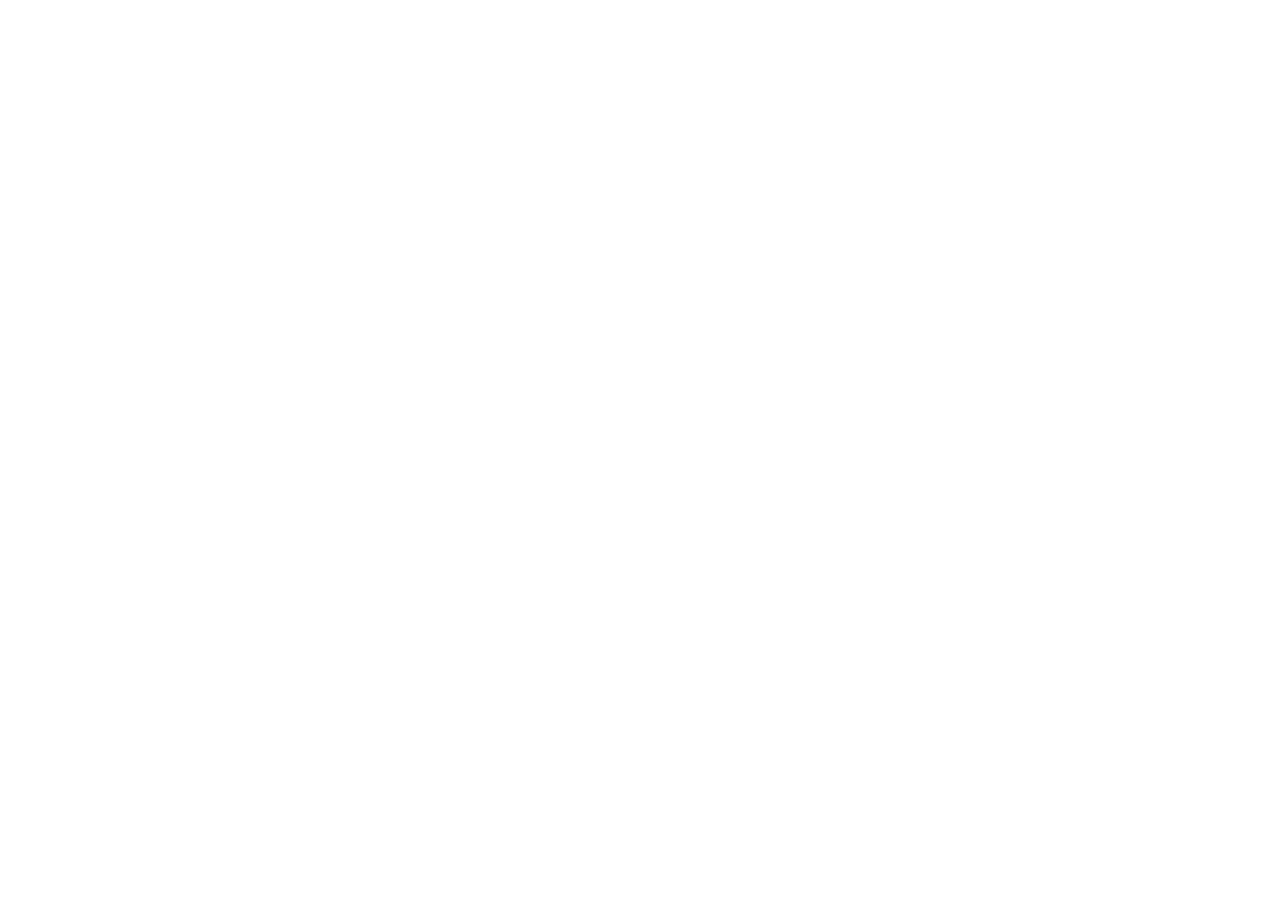
==== index.html @ 836a0f78 "Initial commit" ====
<!DOCTYPE html>
<html lang="en">
<head>
  <meta charset="UTF-8">
  <meta name="viewport" content="width=device-width, initial-scale=1.0">
  <title>Vet clinic</title>
  <link rel="stylesheet" href="css/normalize.css">
  <link rel="stylesheet" href="css/styles.css">
</head>
<body>

</body>
</html>
---- css/styles.css ----
@font-face {
  font-family: "Futura PT";
  src: url("FuturaPT-Medium.woff2") format("woff2"),
      url("FuturaPT-Medium.woff") format("woff");
  font-weight: 500;
  font-style: normal;
  font-display: swap;
}

@font-face {
  font-family: "Futura PT";
  src: url("FuturaPT-Bold.woff2") format("woff2"),
      url("FuturaPT-Bold.woff") format("woff");
  font-weight: bold;
  font-style: normal;
  font-display: swap;
}

@font-face {
  font-family: "Futura PT Cond Book";
  src: url("FuturaPTCond-Book.woff2") format("woff2"),
      url("FuturaPTCond-Book.woff") format("woff");
  font-weight: normal;
  font-style: normal;
  font-display: swap;
}

@font-face {
  font-family: "Futura PT Cond";
  src: url("FuturaPTCond-Bold.woff2") format("woff2"),
      url("FuturaPTCond-Bold.woff") format("woff");
  font-weight: bold;
  font-style: normal;
  font-display: swap;
}

@font-face {
  font-family: "Futura PT Cond";
  src: url("FuturaPTCond-Medium.woff2") format("woff2"),
      url("FuturaPTCond-Medium.woff") format("woff");
  font-weight: 500;
  font-style: normal;
  font-display: swap;
}

@font-face {
  font-family: "Futura PT Book";
  src: url("FuturaPT-Book.woff2") format("woff2"),
      url("FuturaPT-Book.woff") format("woff");
  font-weight: normal;
  font-style: normal;
  font-display: swap;
}

html {
  box-sizing: border-box;
  scroll-behavior: smooth;
}

*,
*::before,
*::after {
  box-sizing: inherit;
}
body {
  padding: 0;
  margin: 0;
  font-family: "Futura PT", "Arial", sans-serif;
  font-size: 16px;
  line-height: 1.5;
  background-color: #fff;
  color: #222;
}

img {
  max-width: 100%;
  height: auto;
}

.visually-hidden {
  position: absolute;
  width: 1px;
  height: 1px;
  margin: -1px;
  border: 0;
  padding: 0;
  clip: rect(0 0 0 0);
  overflow: hidden;
}

.container {
  max-width: 1140px;
  margin-right: auto;
  margin-left: auto;
}
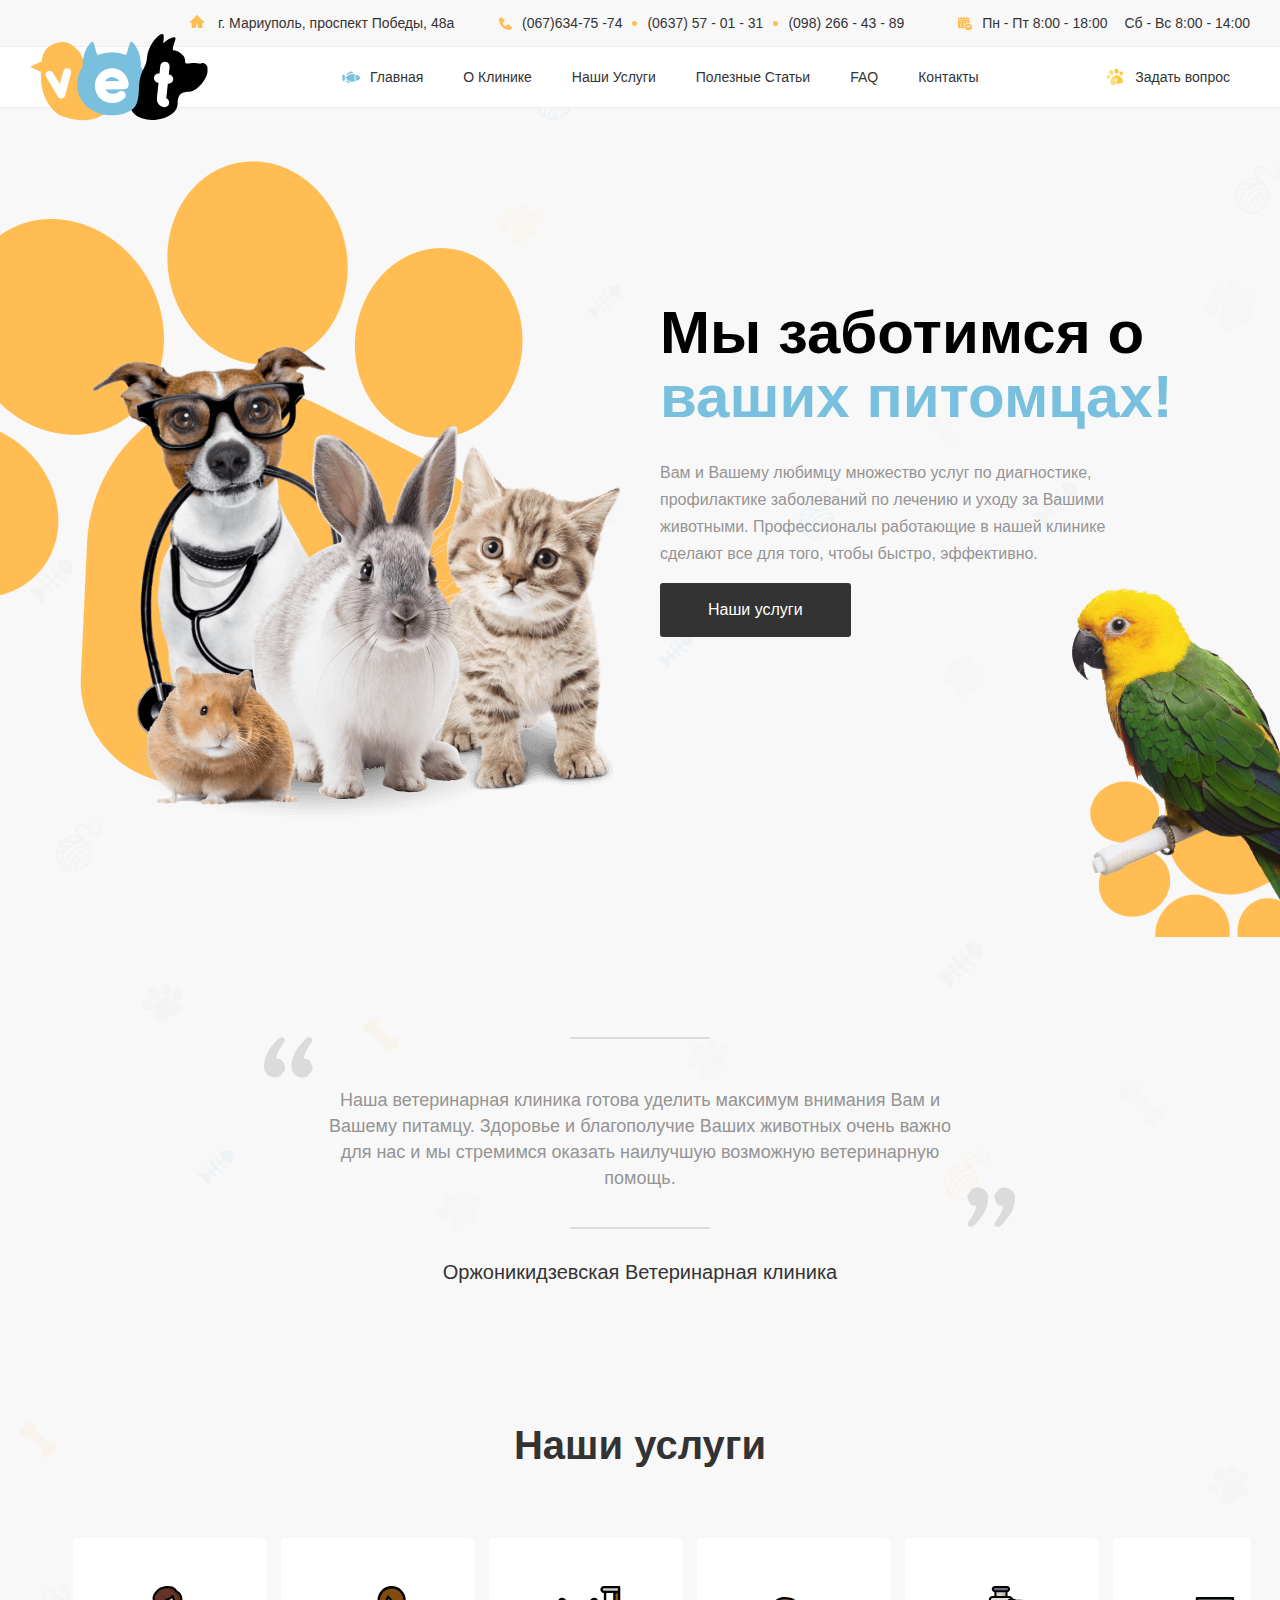
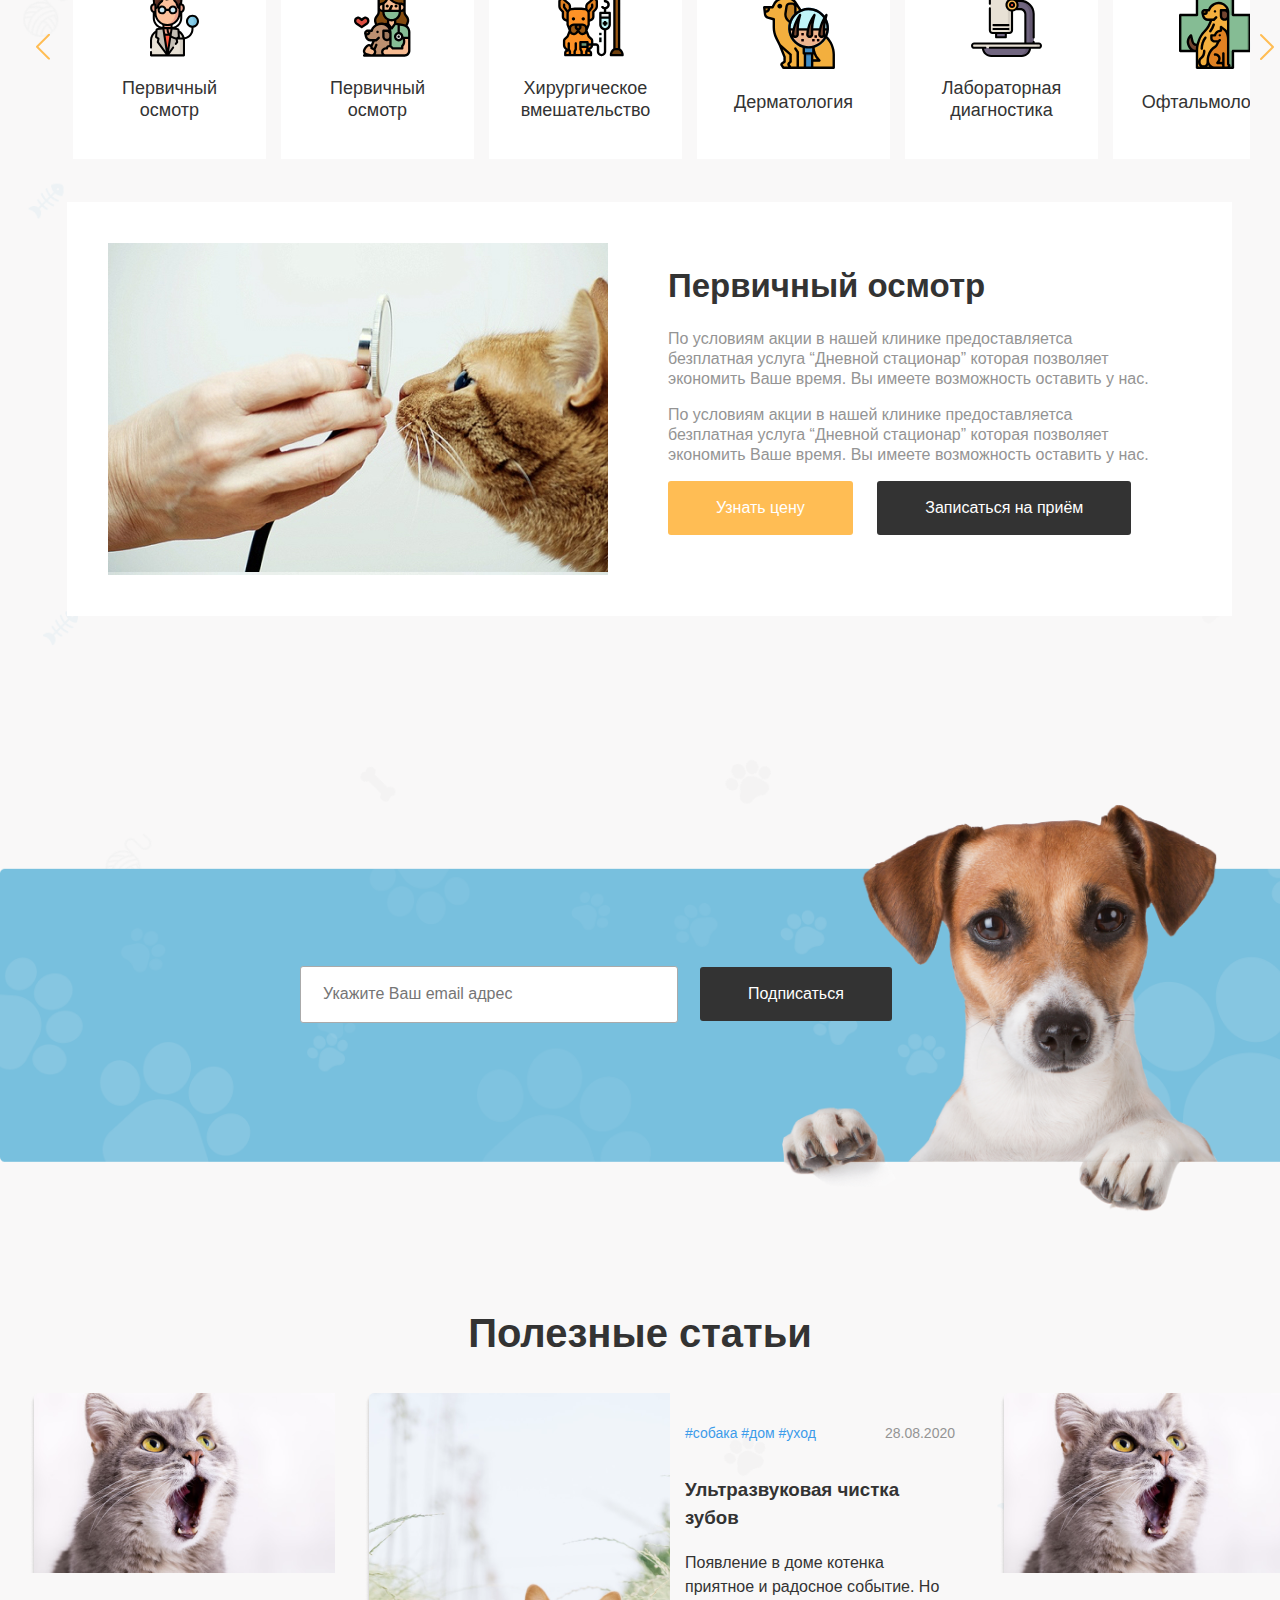
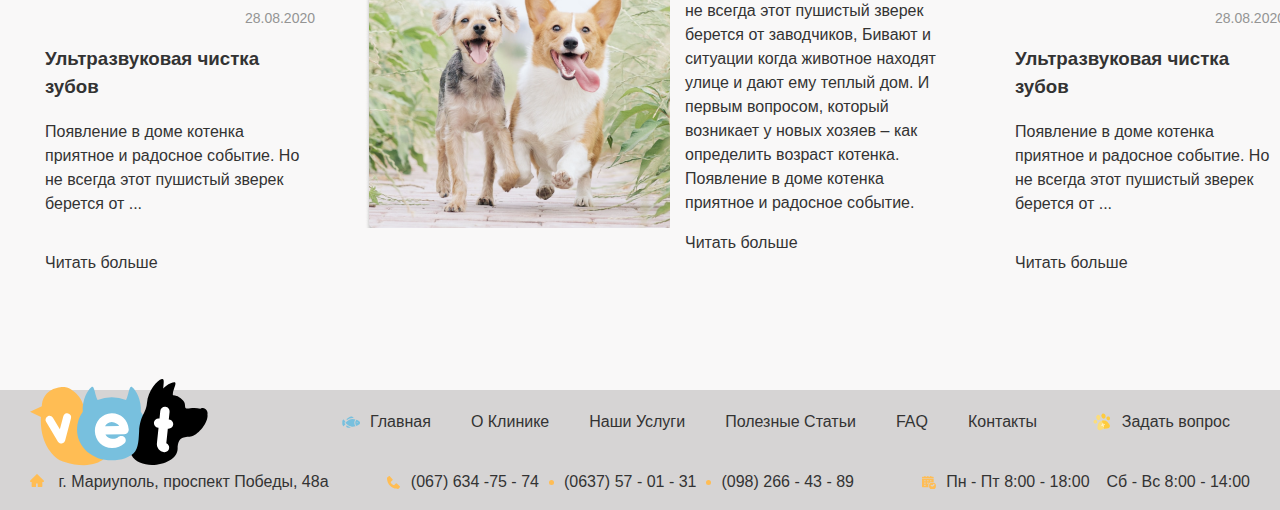
==== commit 00178db8: "Add footer section" ====
--- a/index.html
+++ b/index.html
@@ -8,6 +8,297 @@
   <link rel="stylesheet" href="css/styles.css">
 </head>
 <body>
+  <header>
+    <div class="header-top">
+      <div class="container">
+        <div class="header-top-wrapper">
+          <address class="main-adress">
+            г. Мариуполь, проспект Победы, 48а
+          </address>
+          <ul class="tel-list">
+            <li>
+              <a href="tel:+998901234567">(067)634-75 -74</a>
+            </li>
+            <li>
+              <a href="tel:+998901234567">(0637) 57 - 01 - 31</a>
+            </li>
+            <li>
+              <a href="tel:+998901234567">(098) 266 - 43 - 89</a>
+            </li>
+          </ul>
+
+          <ul class="scedule">
+            <li>
+              <p>Пн - Пт 8:00 - 18:00</p>
+            </li>
+            <li>
+              <p>Сб - Вс 8:00 - 14:00</p>
+            </li>
+          </ul>
+        </div>
+      </div>
+    </div>
+
+
+
+
+    <nav class="sitenav">
+      <div class="container">
+        <div class="sitenav-wrapper">
+          <img class="logo" src="img/logo.svg" alt="logo" width="178" height="86">
+
+          <ul class="navlist">
+            <li class="active-nav">
+              <a href="index.html">Главная</a>
+            </li>
+            <li>
+              <a href="about.html">О Клинике</a>
+            </li>
+            <li>
+              <a href="services.html">Наши Услуги</a>
+            </li>
+            <li>
+              <a href="article.html">Полезные Статьи</a>
+            </li>
+            <li>
+              <a href="faq.html">FAQ</a>
+            </li>
+            <li>
+              <a href="contacts.html">Контакты</a>
+            </li>
+          </ul>
+
+          <a class="question" href="#">Задать вопрос</a>
+        </div>
+      </div>
+    </nav>
+
+  </header>
+  <main>
+    <div class="hero">
+      <div class="container">
+        <div class="hero-content">
+          <h1>Мы заботимся о <span>ваших питомцах!</span></h1>
+          <p>Вам и Вашему любимцу множество услуг по диагностике, профилактике заболеваний по лечению и уходу за Вашими животными. Профессионалы работающие в нашей клинике сделают все для того, чтобы быстро, эффективно.</p>
+          <a class="btn" href="#">Наши услуги</a>
+        </div>
+      </div>
+    </div>
+
+    <section class="quote-section">
+      <div class="container">
+        <h2 class="visually-hidden">Quote</h2>
+        <hr class="divider">
+        <blockquote class="quote">Наша ветеринарная клиника готова уделить максимум внимания Вам и Вашему питамцу. Здоровье и благополучие Ваших животных очень важно для нас и мы стремимся оказать наилучшую возможную ветеринарную помощь.</blockquote>
+        <hr class="divider divider-second">
+        <p>Оржоникидзевская Ветеринарная клиника</p>
+      </div>
+    </section>
+
+    <section class="services-section">
+      <div class="container">
+        <h2>Наши услуги</h2>
+        <div class="slider-wrapper">
+          <ul class="slider-list">
+            <li>
+              <a href="#">
+                <p>Первичный осмотр</p>
+              </a>
+            </li>
+            <li>
+              <a href="#">
+                <p>Первичный осмотр</p>
+              </a>
+            </li>
+            <li>
+              <a href="#">
+                <p>Хирургическое вмешательство</p>
+              </a>
+            </li>
+            <li>
+              <a href="#">
+                <p>Дерматология</p>
+              </a>
+            </li>
+            <li>
+              <a href="#">
+                <p>Лабораторная диагностика</p>
+              </a>
+            </li>
+            <li>
+              <a href="#">
+                <p>Офтальмология</p>
+              </a>
+            </li>
+            <li>
+              <a href="#">
+                <p>УЗИ диагностика </p>
+              </a>
+            </li>
+            <li>
+              <a href="#">
+                <p>Чипирование</p>
+              </a>
+            </li>
+            <li>
+              <a href="#">
+                <p>Международные паспорта</p>
+              </a>
+            </li>
+            <li>
+              <a href="#">
+                <p>Вакцинация</p>
+              </a>
+            </li>
+            <li>
+              <a href="#">
+                <p>Стоматология</p>
+              </a>
+            </li>
+            <li>
+              <a href="#">
+                <p>Вызов на дом</p>
+              </a>
+            </li>
+          </ul>
+
+          <button class="left" type="button">
+            <img src="img/arrow.svg" alt="arrow">
+          </button>
+
+          <button class="right" type="button">
+            <img src="img/arrow-1.svg" alt="arrow">
+          </button>
+
+        </div>
+
+
+        <div class="services-bottom">
+          <div class="services-bottom-content">
+            <div class="services-bottom-inner">
+              <h3>Первичный осмотр</h3>
+              <p>По условиям акции в нашей клинике предоставляетса безплатная услуга “Дневной стационар” которая позволяет экономить Ваше время. Вы имеете возможность оставить у нас.</p>
+              <p>По условиям акции в нашей клинике предоставляетса безплатная услуга “Дневной стационар” которая позволяет экономить Ваше время. Вы имеете возможность оставить у нас.</p>
+              <div class="services-btns">
+                <a href="#" class="btn btn-light">Узнать цену</a>
+                <a href="#" class="btn">Записаться на приём</a>
+              </div>
+            </div>
+          </div>
+
+        </div>
+      </div>
+    </section>
+
+    <section class="be-aware">
+      <div class="container">
+        <div class="sign-in-form">
+          <h2 class="visually-hidden">Sign in</h2>
+          <input placeholder="Укажите Ваш email адрес " name="email" type="email">
+          <a class="btn" href="#">Подписаться</a>
+        </div>
+      </div>
+    </section>
+
+    <article>
+      <div class="container">
+        <h2>Полезные статьи </h2>
+        <ol class="articles">
+          <li>
+            <div class="article-li-wrapper">
+              <p class="date">28.08.2020</p>
+              <h3>Ультразвуковая чистка зубов</h3>
+              <p>Появление в доме котенка приятное и радосное событие. Но не всегда этот пушистый зверек берется от ...</p>
+              <a href="#">Читать больше</a>
+            </div>
+          </li>
+
+          <li>
+            <div class="article-li-wrapper">
+              <div class="articles-nav">
+                <p class="hashtags">#собака #дом #уход</p>
+                <p class="date">28.08.2020</p>
+              </div>
+              <h3>Ультразвуковая чистка зубов</h3>
+              <p>Появление в доме котенка приятное и радосное событие. Но не всегда этот пушистый зверек берется от заводчиков, Бивают и ситуации когда животное находят улице и дают ему теплый дом. И первым вопросом, который возникает у новых хозяев – как определить возраст котенка. Появление в доме котенка приятное и радосное событие. </p>
+              <a href="#">Читать больше</a>
+            </div>
+          </li>
+
+          <li>
+            <div class="article-li-wrapper">
+              <p class="date">28.08.2020</p>
+              <h3>Ультразвуковая чистка зубов</h3>
+              <p>Появление в доме котенка приятное и радосное событие. Но не всегда этот пушистый зверек берется от ...</p>
+              <a href="#">Читать больше</a>
+            </div>
+          </li>
+
+        </ol>
+      </div>
+    </article>
+
+  </main>
+
+  <footer>
+        <div class="container">
+          <div class="sitenav-wrapper">
+            <img class="logo" src="img/logo.svg" alt="logo" width="178" height="86">
+
+            <ul class="navlist">
+              <li class="active-nav">
+                <a href="index.html">Главная</a>
+              </li>
+              <li>
+                <a href="about.html">О Клинике</a>
+              </li>
+              <li>
+                <a href="services.html">Наши Услуги</a>
+              </li>
+              <li>
+                <a href="article.html">Полезные Статьи</a>
+              </li>
+              <li>
+                <a href="faq.html">FAQ</a>
+              </li>
+              <li>
+                <a href="contacts.html">Контакты</a>
+              </li>
+            </ul>
+
+            <a class="question" href="#">Задать вопрос</a>
+          </div>
+          <div class="footer-top-wrapper">
+            <address class="main-adress">
+              г. Мариуполь, проспект Победы, 48а
+            </address>
+            <ul class="tel-list">
+              <li>
+                <a href="tel:+998901234567">(067) 634 -75 - 74</a>
+              </li>
+              <li>
+                <a href="tel:+998901234567">(0637) 57 - 01 - 31</a>
+              </li>
+              <li>
+                <a href="tel:(098) 266 - 43 - 89">(098) 266 - 43 - 89</a>
+              </li>
+            </ul>
+
+            <ul class="scedule">
+              <li>
+                <p>Пн - Пт 8:00 - 18:00</p>
+              </li>
+              <li>
+                <p>Сб - Вс 8:00 - 14:00</p>
+              </li>
+            </ul>
+          </div>
+        </div>
+
+
+
+
+  </footer>
 
 </body>
 </html>--- a/css/styles.css
+++ b/css/styles.css
@@ -1,60 +1,43 @@
 @font-face {
-  font-family: "Futura PT";
-  src: url("FuturaPT-Medium.woff2") format("woff2"),
-      url("FuturaPT-Medium.woff") format("woff");
+  font-family: 'Futura PT Book';
+  src: url('fonts/FuturaPT-Book.woff2') format('woff2'),
+  url('fonts/FuturaPT-Book.woff') format('woff');
+  font-weight: normal;
+  font-style: normal;
+  font-display: swap;
+}
+
+@font-face {
+  font-family: 'Futura PT';
+  src: url('fonts/FuturaPT-Bold.woff2') format('woff2'),
+  url('fonts/FuturaPT-Bold.woff') format('woff');
+  font-weight: bold;
+  font-style: normal;
+  font-display: swap;
+}
+
+@font-face {
+  font-family: 'Futura PT';
+  src: url('fonts/FuturaPT-Light.woff2') format('woff2'),
+  url('fonts/FuturaPT-Light.woff') format('woff');
+  font-weight: 300;
+  font-style: normal;
+  font-display: swap;
+}
+
+@font-face {
+  font-family: 'Futura PT';
+  src: url('fonts/FuturaPT-Medium.woff2') format('woff2'),
+  url('fonts/FuturaPT-Medium.woff') format('woff');
   font-weight: 500;
   font-style: normal;
   font-display: swap;
 }
 
-@font-face {
-  font-family: "Futura PT";
-  src: url("FuturaPT-Bold.woff2") format("woff2"),
-      url("FuturaPT-Bold.woff") format("woff");
-  font-weight: bold;
-  font-style: normal;
-  font-display: swap;
-}
-
-@font-face {
-  font-family: "Futura PT Cond Book";
-  src: url("FuturaPTCond-Book.woff2") format("woff2"),
-      url("FuturaPTCond-Book.woff") format("woff");
-  font-weight: normal;
-  font-style: normal;
-  font-display: swap;
-}
-
-@font-face {
-  font-family: "Futura PT Cond";
-  src: url("FuturaPTCond-Bold.woff2") format("woff2"),
-      url("FuturaPTCond-Bold.woff") format("woff");
-  font-weight: bold;
-  font-style: normal;
-  font-display: swap;
-}
-
-@font-face {
-  font-family: "Futura PT Cond";
-  src: url("FuturaPTCond-Medium.woff2") format("woff2"),
-      url("FuturaPTCond-Medium.woff") format("woff");
-  font-weight: 500;
-  font-style: normal;
-  font-display: swap;
-}
-
-@font-face {
-  font-family: "Futura PT Book";
-  src: url("FuturaPT-Book.woff2") format("woff2"),
-      url("FuturaPT-Book.woff") format("woff");
-  font-weight: normal;
-  font-style: normal;
-  font-display: swap;
-}
-
 html {
   box-sizing: border-box;
   scroll-behavior: smooth;
+  height: 100%;
 }
 
 *,
@@ -68,8 +51,19 @@
   font-family: "Futura PT", "Arial", sans-serif;
   font-size: 16px;
   line-height: 1.5;
-  background-color: #fff;
-  color: #222;
+  font-weight: 500;
+  background-color: #f9f8f8;
+  color: #333;
+  height: 100%;
+  display: flex;
+  flex-direction: column;
+  background-image: url("../img/bg.png");
+  background-size: cover;
+  background-repeat: no-repeat;
+}
+
+main {
+  flex-grow: 1;
 }
 
 img {
@@ -89,7 +83,556 @@
 }
 
 .container {
-  max-width: 1140px;
+  max-width: 1350px;
+  padding: 0 30px;
   margin-right: auto;
   margin-left: auto;
 }
+
+.btn {
+  padding: 15px 48px;
+  display: inline-block;
+  vertical-align: baseline;
+  background: #333333;
+  border-radius: 3px;
+  color: #fff;
+  text-decoration: none;
+  border: none;
+}
+
+/* HEADER */
+.header-top {
+  background-color: #F9F8F8;
+  border-bottom: 1px solid #f0eded;
+}
+
+.header-top-wrapper {
+  display: flex;
+  align-items: center;
+  padding-left: 160px;
+  font-weight: 500;
+  font-size: 14px;
+  line-height: 18px;
+}
+
+.main-adress {
+  font-style: normal;
+}
+
+.tel-list, .scedule {
+  display: flex;
+  margin: 0;
+  padding: 0;
+  list-style-type: none;
+  align-items: center;
+}
+
+.tel-list {
+  margin-left: auto;
+  margin-right: auto;
+}
+
+.tel-list a {
+  color: #333;
+  text-decoration: none;
+  display: inline-block;
+  vertical-align: baseline;
+}
+
+.tel-list li {
+  margin-right: 10px;
+}
+
+.scedule li:nth-child(1) {
+  margin-right: 17px;
+}
+
+.main-adress::before, .scedule::before, .tel-list::before {
+  content: "";
+  display: inline-block;
+  width: 14px;
+  height: 13px;
+  margin-right: 10px;
+  background-position: center center;
+  background-repeat: no-repeat;
+}
+
+.main-adress::before {
+  background-image: url("../img/home.svg");
+}
+
+.scedule::before {
+  background-image: url("../img/schedule.svg");
+}
+
+.tel-list::before {
+  background-image: url("../img/phone.svg");
+}
+
+.tel-list li {
+  display: flex;
+  align-items: center;
+}
+
+.tel-list li:nth-child(2)::before, .tel-list li:nth-child(3)::before {
+  content: "";
+  display: inline-block;
+  width: 5px;
+  height: 5px;
+  margin-right: 10px;
+  background-color: #FFBD54;
+  border-radius: 50%;
+}
+
+.sitenav {
+  background-color: #fff;
+  font-weight: 500;
+  font-size: 14px;
+  line-height: 18px;
+  border-bottom: 1px solid #f0eded;
+}
+
+.sitenav-wrapper {
+  display: flex;
+  align-items: center;
+}
+
+.logo {
+  display: inline-block;
+  vertical-align: middle;
+  position: absolute;
+}
+
+.navlist {
+  padding: 0;
+  margin: 0;
+  margin-left: 150px;
+  padding-left: 140px;
+  display: flex;
+  align-items: center;
+  list-style-type: none;
+}
+
+.navlist li {
+  padding: 20px;
+  display: flex;
+  align-items: center;
+}
+
+.navlist a{
+  color: #333;
+  text-decoration: none;
+}
+
+.active-nav::before, .question::before {
+  content: "";
+  width: 20px;
+  height: 20px;
+  display: inline-block;
+  margin-right: 10px;
+
+}
+
+.active-nav::before {
+  background-image: url("../img/active.svg");
+}
+
+.question::before {
+  background-image: url("../img/pet-sm.svg");
+  background-size: cover;
+}
+
+.question {
+  margin-left: auto;
+  display: flex;
+  align-items: center;
+  text-decoration: none;
+  color: #333;
+  padding: 20px;
+}
+
+/* HERO */
+.hero {
+  background-image: url("../img/left-pet.png"), url("../img/pet-right.png");
+  background-repeat: no-repeat;
+  background-position: 0px -80px, 100% 480px;
+}
+
+.hero-content {
+  padding: 153px 0 300px 0;
+  margin-left: auto;
+  width: 590px;
+}
+
+.hero-content h1 {
+  font-weight: bold;
+  font-size: 60px;
+  line-height: 64px;
+  color: #000;
+  width: 590px;
+  margin-bottom: 30px;
+}
+
+.hero-content span {
+  color: #78C0DE;
+}
+
+.hero-content p {
+  font-size: 16px;
+  line-height: 27px;
+  color: #949494;
+  width: 480px;
+}
+
+/* QUOTE */
+
+.quote-section {
+  margin: 100px 0;
+}
+
+.divider {
+  border: none;
+  width: 140px;
+  background-color: #DBDBDB;
+  height: 2px;
+}
+
+.quote {
+  padding: 0;
+  margin: 0;
+  width: 753px;
+  margin-left: auto;
+  margin-right: auto;
+  font-size: 18px;
+  line-height: 26px;
+  text-align: center;
+  color: #949494;
+  display: flex;
+  padding: 40px 0 0 0;
+}
+
+.quote::before, .quote::after {
+  content: "";
+  width: 144px;
+  height: 90px;
+  display: inline-block;
+  background-repeat: no-repeat;
+  background-size: contain;
+}
+
+.quote::before {
+  background-image: url("../img/topper-quote.svg");
+  margin-top: -50px;
+}
+
+.quote::after {
+  background-image: url("../img/lower-quote.svg");
+  margin-top: 100px;
+}
+
+.divider-second {
+  margin-top: -50px;
+}
+
+.quote-section p {
+  font-size: 20px;
+  line-height: 26px;
+  text-align: center;
+  margin-top: 30px;
+}
+
+.services-section {
+  margin: 150px 0;
+}
+
+.services-section h2 {
+  text-align: center;
+  font-size: 40px;
+  line-height: 20px;
+  margin-bottom: 40px;
+}
+
+.slider-list {
+  list-style-type: none;
+  padding: 0;
+  margin: 0;
+  display: flex;
+  overflow: hidden;
+  padding: 43px;
+}
+
+.slider-list li a {
+  width: 193px;
+  flex-shrink: 0;
+  background-color:#fff;
+  border-radius: 5px 5px 0px 0px;
+}
+
+.slider-list li:not(:last-child) {
+  margin-right: 15px;
+}
+
+.slider-list a {
+  padding: 20px;
+  display: inline-block;
+  text-decoration: none;
+  color: #333;
+}
+
+.slider-list p {
+  font-size: 18px;
+  line-height: 22px;
+  width: 126px;
+  height: 145px;
+  text-align: center;
+  margin-left: auto;
+  margin-right: auto;
+  display: flex;
+  flex-direction: column;
+  align-items: center;
+  justify-content: center;
+}
+
+.slider-list li p::before{
+  content: "";
+  display: inline-block;
+  width: 72px;
+  height: 76px;
+  background-repeat: no-repeat;
+  background-position: center center;
+  background-size: contain;
+  margin-top: 10px;
+  margin-bottom: 20px;
+  margin-left: 10px;
+}
+
+.slider-list li:nth-child(1) p::before {
+  background-image: url("../img/doctor\ 1.svg");
+}
+
+.slider-list li:nth-child(2) p::before {
+  background-image: url("../img/owner-dog.svg");
+}
+
+.slider-list li:nth-child(3) p::before {
+  background-image: url("../img/dog.svg");
+}
+
+.slider-list li:nth-child(4) p::before {
+  background-image: url("../img/skin-dog.svg");
+}
+
+.slider-list li:nth-child(5) p::before {
+  background-image: url("../img/lab.svg");
+}
+
+.slider-list li:nth-child(6) p::before {
+  background-image: url("../img/plus-dog.svg");
+}
+
+.slider-wrapper {
+  position: relative;
+  z-index: 1;
+}
+
+.right {
+  position: absolute;
+  z-index: 1;
+  display: inline-block;
+  vertical-align: baseline;
+  top: 50%;
+  transform: translateY(-50%);
+  left: 0;
+  border: none;
+  background: none;
+  cursor: pointer;
+}
+
+.left {
+  position: absolute;
+  z-index: 1;
+  display: inline-block;
+  vertical-align: baseline;
+  top: 50%;
+  transform: translateY(-50%);
+  right: -30px;
+  margin-left: 50px;
+  border: none;
+  background: none;
+  cursor: pointer;
+}
+
+.services-bottom {
+  margin: 0 18px 0 37px;
+  padding: 41px;
+  background-color: #fff;
+}
+
+.services-bottom-content {
+  display: flex;
+}
+
+.services-bottom-inner {
+  width: 492px;
+  margin-left: 60px;
+}
+
+.services-bottom-content::before {
+  content: "";
+  width: 500px;
+  height: 332px;
+  display: inline-block;
+  background-image: url("../img/cat.jpg");
+}
+
+.btn-light {
+  background-color: #FFBD54;
+  margin-right: 20px;
+}
+
+.services-bottom h3 {
+  font-size: 33px;
+  line-height: 20px;
+}
+
+.services-bottom p {
+  font-size: 16px;
+  line-height: 20px;
+  color: #949494;
+}
+
+.be-aware {
+  background-image: url("../img/dog-bg.png");
+  background-size: cover;
+}
+
+.sign-in-form {
+  padding: 200px 0 200px 0;
+  display: flex;
+  align-items: center;
+  margin-left: 270px;
+}
+
+.sign-in-form input {
+  padding: 18px 147px 18px 22px;
+  margin-right: 22px;
+  border-radius: 3px;
+  border: 1px solid #aaa;
+}
+
+article {
+  margin: 100px 0;
+}
+
+article h2 {
+  font-size: 40px;
+  line-height: 20px;
+  text-align: center;
+}
+
+.articles {
+  list-style-type: none;
+  padding: 0;
+  margin: 0;
+  display: flex;
+  margin-top: 50px;
+}
+
+.articles li:nth-child(odd) {
+  width: 305px;
+}
+
+.articles li:not(:last-child) {
+  margin-right: 30px;
+}
+
+.articles li:nth-child(odd):before {
+  content: "";
+  width: 305px;
+  height: 180px;
+  display: inline-block;
+  background-image: url("../img/Rectangle\ 27.png");
+}
+
+.articles li:nth-child(odd) a {
+  margin-top: 20px;
+}
+
+.articles li:nth-child(even) {
+  display: flex;
+}
+
+.article-li-wrapper{
+  width: 300px;
+}
+.articles li:nth-child(even)::before {
+  content: "";
+  width: 305px;
+  height: 435px;
+  display: inline-block;
+  background-image: url("../img/Rectangle\ 25.png");
+  background-repeat: no-repeat;
+
+}
+
+
+.date {
+  font-size: 14px;
+  line-height: 18px;
+  color: #949494;
+  text-align: end;
+}
+
+.article-li-wrapper {
+  padding: 15px;
+}
+
+.articles-nav {
+  display: flex;
+  align-items: center;
+  justify-content: space-between;
+}
+
+.hashtags {
+  color: #3D9CEA;
+  font-size: 14px;
+  line-height: 22px;
+}
+
+.articles li a {
+  display: inline-block;
+  font-size: 16px;
+  line-height: 21px;
+  text-decoration: none;
+  color: #333;
+}
+
+footer {
+  background-color: #d6d4d4;
+}
+
+.footer-top-wrapper {
+  display: flex;
+  align-items: center;
+}
+
+
+
+
+
+
+
+
+
+
+
+
+
+
+
+
+
+
+
+
+
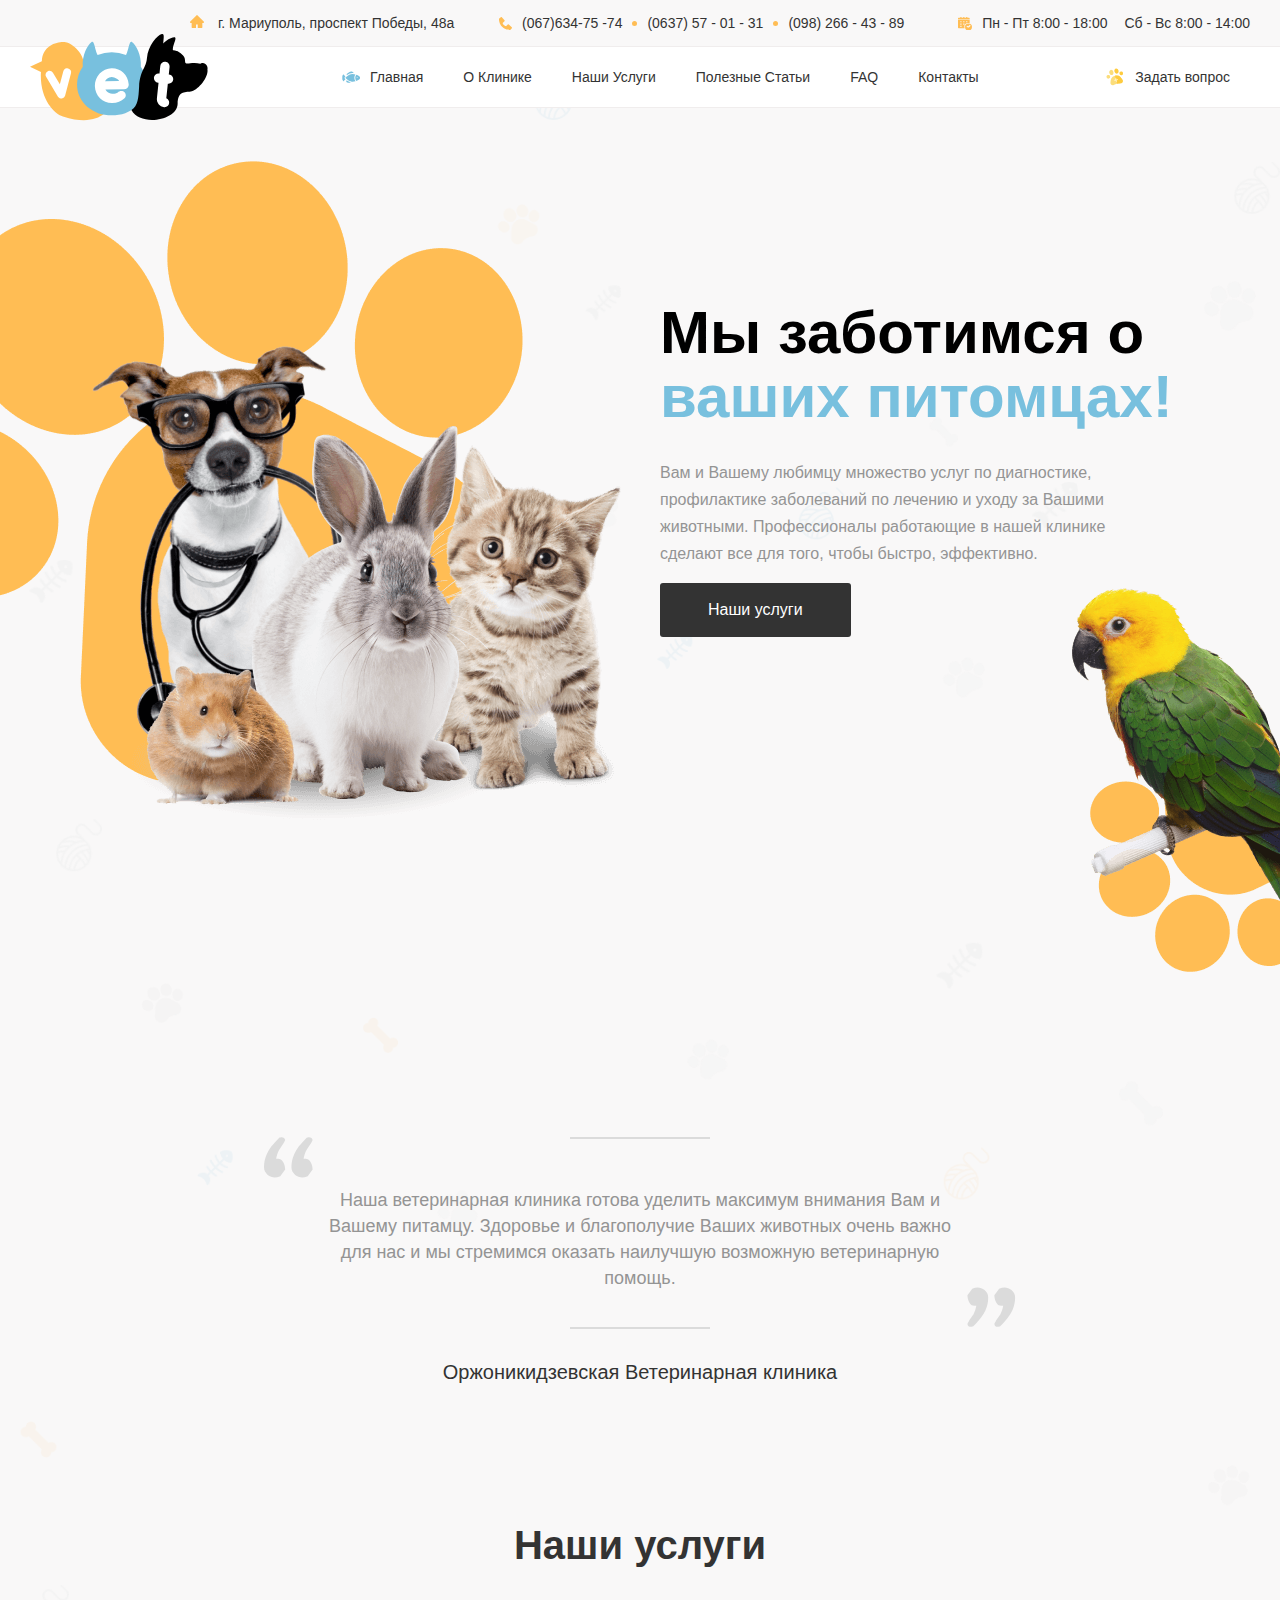
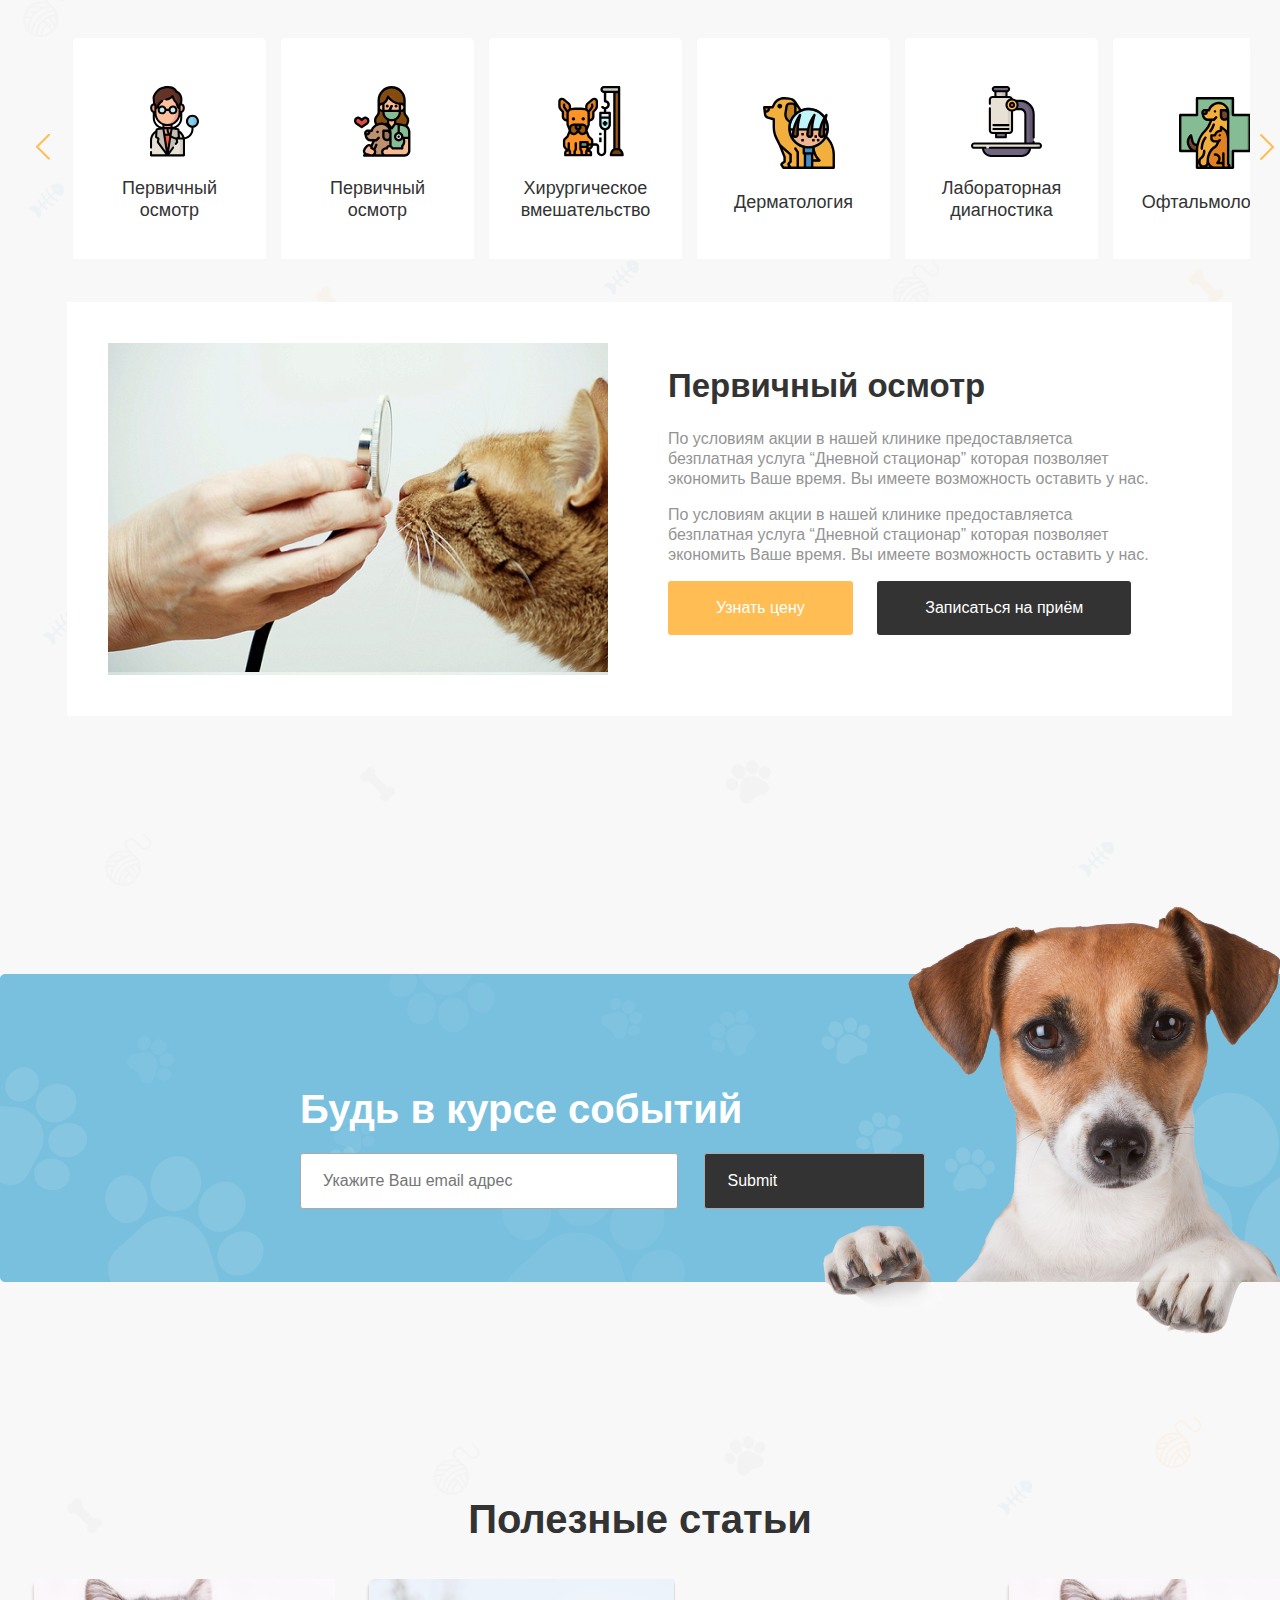
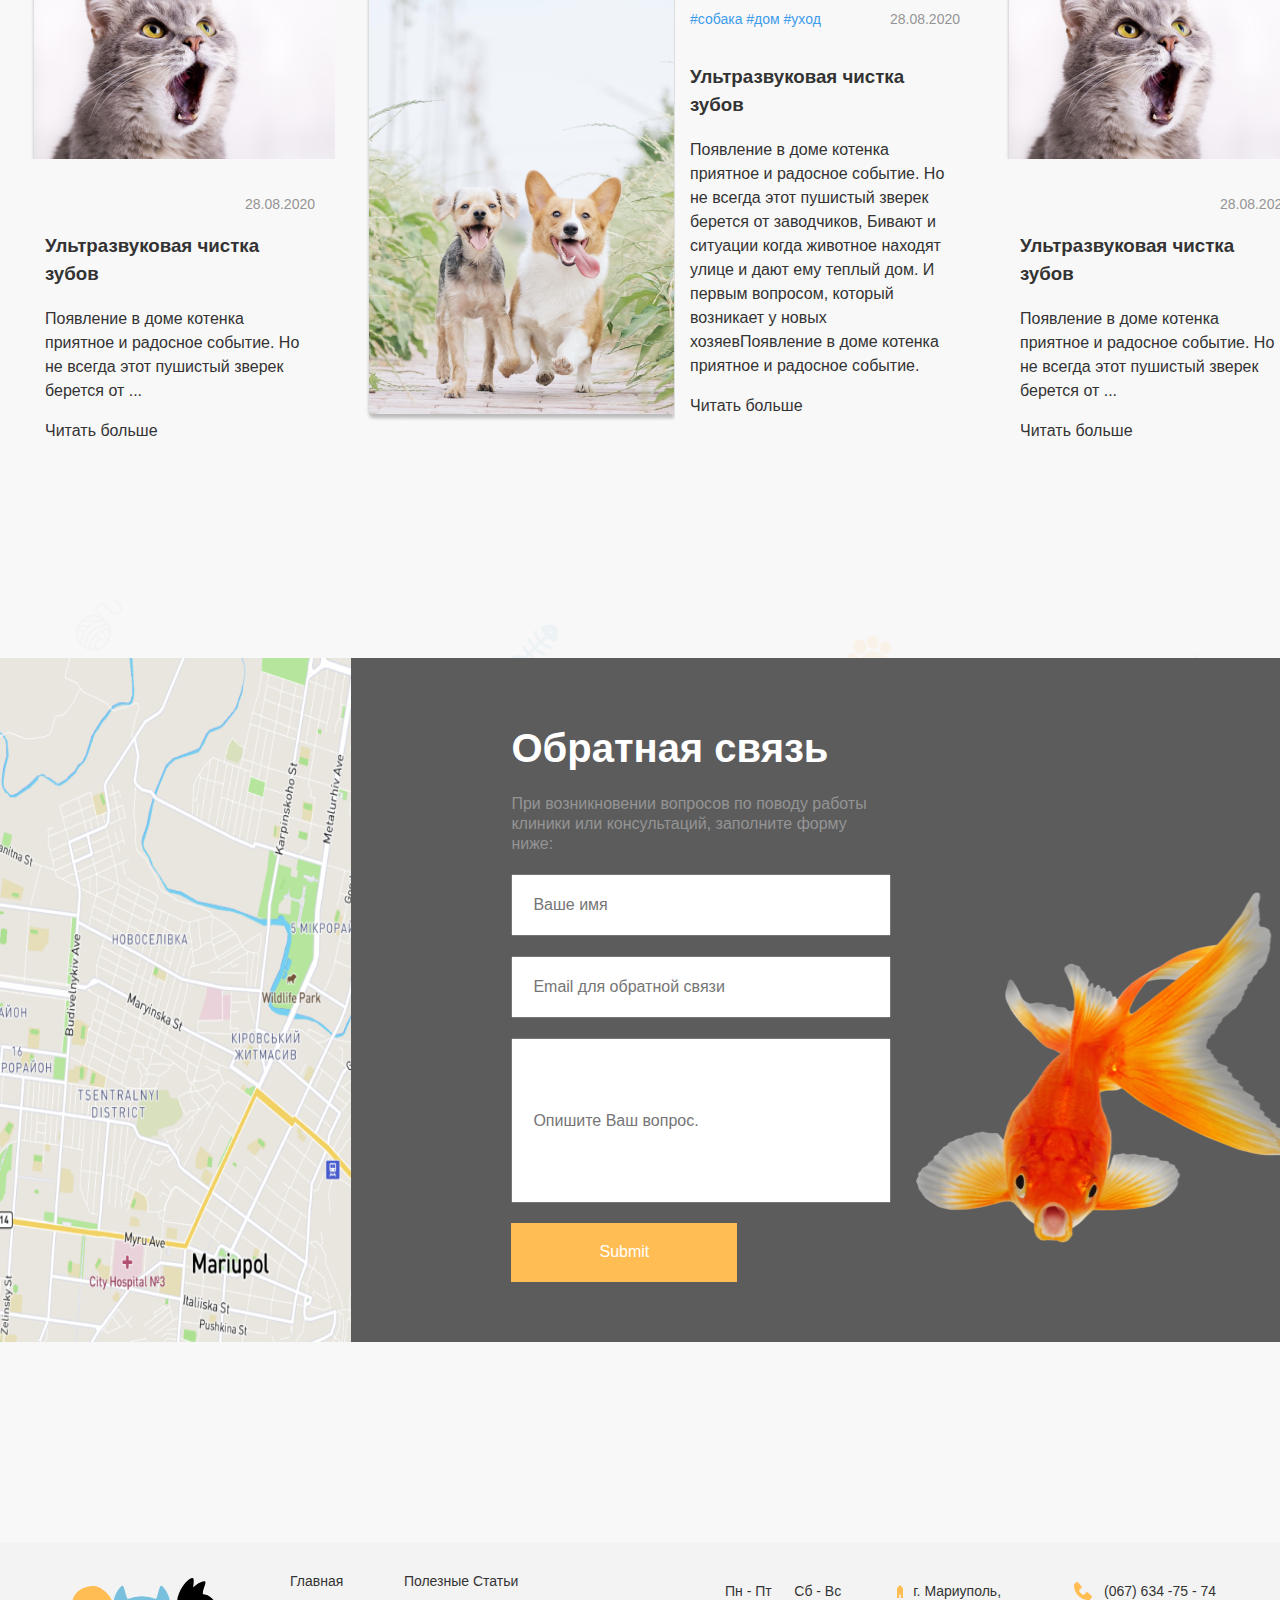
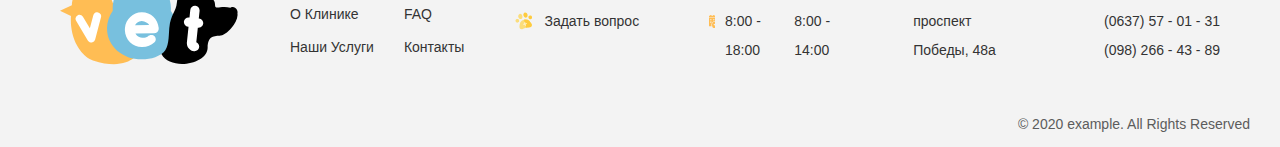
==== commit e754b78c: "add footer" ====
--- a/index.html
+++ b/index.html
@@ -4,8 +4,9 @@
   <meta charset="UTF-8">
   <meta name="viewport" content="width=device-width, initial-scale=1.0">
   <title>Vet clinic</title>
-  <link rel="stylesheet" href="css/normalize.css">
-  <link rel="stylesheet" href="css/styles.css">
+  <!-- <link rel="stylesheet" href="css/normalize.css">
+  <link rel="stylesheet" href="css/styles.css"> -->
+  <link rel="stylesheet" href="css/styles-min.css">
 </head>
 <body>
   <header>
@@ -193,9 +194,11 @@
     <section class="be-aware">
       <div class="container">
         <div class="sign-in-form">
-          <h2 class="visually-hidden">Sign in</h2>
-          <input placeholder="Укажите Ваш email адрес " name="email" type="email">
-          <a class="btn" href="#">Подписаться</a>
+          <h2>Будь в курсе событий</h2>
+          <form action="https://echo/htmlacademy.ru">
+            <input pattern="^([a-z0-9_\.-]+)@([\da-z\.-]+)\.([a-z\.]{2,6})$" placeholder="Укажите Ваш email адрес " name="email" type="email" required>
+          <input class="btn" type="submit">
+          </form>
         </div>
       </div>
     </section>
@@ -220,7 +223,7 @@
                 <p class="date">28.08.2020</p>
               </div>
               <h3>Ультразвуковая чистка зубов</h3>
-              <p>Появление в доме котенка приятное и радосное событие. Но не всегда этот пушистый зверек берется от заводчиков, Бивают и ситуации когда животное находят улице и дают ему теплый дом. И первым вопросом, который возникает у новых хозяев – как определить возраст котенка. Появление в доме котенка приятное и радосное событие. </p>
+              <p>Появление в доме котенка приятное и радосное событие. Но не всегда этот пушистый зверек берется от заводчиков, Бивают и ситуации когда животное находят улице и дают ему теплый дом. И первым вопросом, который возникает у новых хозяевПоявление в доме котенка приятное и радосное событие. </p>
               <a href="#">Читать больше</a>
             </div>
           </li>
@@ -238,64 +241,84 @@
       </div>
     </article>
 
+
+    <section class="map-section">
+      <a href="https://goo.gl/maps/rwpcPjGF1MTQ3K3g7" class="map">
+      <img src="img/Rectangle 48.png" alt="map"></a>
+      <div class="map-form">
+        <h3>Обратная связь</h3>
+        <p>При возникновении вопросов по поводу работы клиники или консультаций, заполните форму ниже:</p>
+        <form action="https://echo/htmlacademy.ru">
+
+          <input type="text" placeholder="Ваше имя" id="name" name="country_code" pattern="[A-Za-z]{3}" title="Three letter name">
+          <input pattern="^([a-z0-9_\.-]+)@([\da-z\.-]+)\.([a-z\.]{2,6})$" placeholder="Email для обратной связи" name="email" type="email" required>
+          <input type="text" placeholder="Опишите Ваш вопрос.">
+          <input class="btn bnt-light" type="submit">
+        </form>
+      </div>
+    </section>
+
   </main>
 
   <footer>
-        <div class="container">
-          <div class="sitenav-wrapper">
-            <img class="logo" src="img/logo.svg" alt="logo" width="178" height="86">
-
-            <ul class="navlist">
-              <li class="active-nav">
-                <a href="index.html">Главная</a>
-              </li>
-              <li>
-                <a href="about.html">О Клинике</a>
-              </li>
-              <li>
-                <a href="services.html">Наши Услуги</a>
-              </li>
-              <li>
-                <a href="article.html">Полезные Статьи</a>
-              </li>
-              <li>
-                <a href="faq.html">FAQ</a>
-              </li>
-              <li>
-                <a href="contacts.html">Контакты</a>
-              </li>
-            </ul>
-
-            <a class="question" href="#">Задать вопрос</a>
-          </div>
-          <div class="footer-top-wrapper">
-            <address class="main-adress">
-              г. Мариуполь, проспект Победы, 48а
-            </address>
-            <ul class="tel-list">
-              <li>
-                <a href="tel:+998901234567">(067) 634 -75 - 74</a>
-              </li>
-              <li>
-                <a href="tel:+998901234567">(0637) 57 - 01 - 31</a>
-              </li>
-              <li>
-                <a href="tel:(098) 266 - 43 - 89">(098) 266 - 43 - 89</a>
-              </li>
-            </ul>
-
-            <ul class="scedule">
-              <li>
-                <p>Пн - Пт 8:00 - 18:00</p>
-              </li>
-              <li>
-                <p>Сб - Вс 8:00 - 14:00</p>
-              </li>
-            </ul>
-          </div>
-        </div>
-
-
+    <div class="container footer-container">
+
+      <div class="footer-inner">
+        <img class="logo" src="img/logo.svg" alt="logo" width="178" height="86">
+
+        <ul class="footer-nav">
+          <li>
+            <a href="index.html">Главная</a>
+          </li>
+          <li>
+            <a href="about.html">О Клинике</a>
+          </li>
+          <li>
+            <a href="services.html">Наши Услуги</a>
+          </li>
+          <li>
+            <a href="article.html">Полезные Статьи</a>
+          </li>
+          <li>
+            <a href="faq.html">FAQ</a>
+          </li>
+          <li>
+            <a href="contacts.html">Контакты</a>
+          </li>
+        </ul>
+
+        <a class="question" href="#">Задать вопрос</a>
+
+        <ul class="scedule">
+          <li>
+            <p>Пн - Пт 8:00 - 18:00</p>
+          </li>
+          <li>
+            <p>Сб - Вс 8:00 - 14:00</p>
+          </li>
+        </ul>
+
+        <address class="main-adress">
+          г. Мариуполь, проспект Победы, 48а
+        </address>
+        <div class="phone">
+          <ul class="phone-list">
+            <li>
+              <a href="tel:+998901234567">(067) 634 -75 - 74</a>
+            </li>
+            <li>
+              <a href="tel:+998901234567">(0637) 57 - 01 - 31</a>
+            </li>
+            <li>
+              <a href="tel:+998901234567">(098) 266 - 43 - 89</a>
+            </li>
+          </ul>
+        </div>
+
+      </div>
+      <p class="rights">© 2020 example. All Rights Reserved</p>
+
+    </div>
 
 
   </footer>
--- a/css/styles.css
+++ b/css/styles.css
@@ -256,6 +256,24 @@
   background-image: url("../img/left-pet.png"), url("../img/pet-right.png");
   background-repeat: no-repeat;
   background-position: 0px -80px, 100% 480px;
+  padding-bottom: 100px;
+}
+
+.navlist li:hover {
+  background-color: #FFBD54;
+}
+
+.question:hover {
+  background-color: #333;
+  color: #fff;
+}
+
+.btn:hover {
+  background-color: #FFBD54;
+}
+
+.btn-light:hover {
+  background-color: #333;
 }
 
 .hero-content {
@@ -503,14 +521,18 @@
 
 .be-aware {
   background-image: url("../img/dog-bg.png");
-  background-size: cover;
+  background-repeat: no-repeat;
 }
 
 .sign-in-form {
   padding: 200px 0 200px 0;
-  display: flex;
-  align-items: center;
   margin-left: 270px;
+}
+
+.sign-in-form h2 {
+  font-size: 40px;
+  line-height: 20px;
+  color: #fff;
 }
 
 .sign-in-form input {
@@ -554,9 +576,6 @@
   background-image: url("../img/Rectangle\ 27.png");
 }
 
-.articles li:nth-child(odd) a {
-  margin-top: 20px;
-}
 
 .articles li:nth-child(even) {
   display: flex;
@@ -567,8 +586,8 @@
 }
 .articles li:nth-child(even)::before {
   content: "";
-  width: 305px;
-  height: 435px;
+  width: 310px;
+  height: 470px;
   display: inline-block;
   background-image: url("../img/Rectangle\ 25.png");
   background-repeat: no-repeat;
@@ -608,31 +627,191 @@
 }
 
 footer {
-  background-color: #d6d4d4;
-}
-
-.footer-top-wrapper {
-  display: flex;
-  align-items: center;
-}
-
-
-
-
-
-
-
-
-
-
-
-
-
-
-
-
-
-
-
-
-
+  background-color:#F3F3F3;
+}
+
+.footer-inner {
+  display: flex;
+  align-items: center;
+  padding: 30px;
+  font-size: 14px;
+  line-height: 18px;
+}
+
+.footer-nav {
+  list-style-type: none;
+  padding: 0;
+  margin: 0;
+  margin-left: 230px;
+  display: flex;
+  flex-direction: column;
+  max-height: 100px;
+  flex-wrap: wrap;
+}
+
+.footer-nav li {
+  margin-right: 30px;
+}
+
+.footer-nav li:not(:last-child) {
+  margin-bottom: 15px;
+}
+
+.footer-nav li:nth-child(3) {
+  margin-bottom: 15px;
+}
+
+.footer-nav a {
+  text-decoration: none;
+  color: #333;
+  font-weight: 500;
+  white-space: nowrap;
+}
+
+.phone-list {
+  list-style-type: none;
+  padding: 0;
+  margin: 0;
+}
+
+.footer-inner .main-adress {
+  max-width: 200px;
+  display: flex;
+  margin-left: 50px;
+  line-height: 2.1;
+}
+
+.footer-inner .main-adress::before {
+  display: block;
+  margin-top: 8px;
+}
+
+
+.footer-inner .scedule li p {
+  line-height: 2.1;
+  margin: 0;
+}
+
+.footer-inner .scedule li {
+  max-width: 120px;
+}
+
+.footer-inner .question {
+  white-space: nowrap;
+  margin-left: 60px;
+  margin-right: 50px;
+}
+
+.phone-list {
+  margin: 0;
+  padding: 0;
+}
+
+.phone-list a {
+  text-decoration: none;
+  white-space: nowrap;
+  line-height: 2.1;
+  color: #333;
+}
+
+.phone::before {
+  content: "";
+  width: 20px;
+  height: 20px;
+  background-image: url("../img/phone.svg");
+  display: inline-block;
+  background-size: 90%;
+  background-repeat: no-repeat;
+  margin-right: 10px;
+  margin-top: 5px;
+}
+
+.phone {
+  display: flex;
+  margin-left: 50px;
+}
+
+.rights {
+  font-size: 14px;
+  line-height: 18px;
+  text-align: right;
+  color: #5C5C5C;
+  display: block;
+}
+
+.map-form {
+  background-color: #5C5C5C;
+  width: 100%;
+}
+
+.map-section {
+  display: flex;
+  margin: 200px 0;
+}
+
+.map-section a {
+  display: block;
+  width: 40%;
+}
+
+.map-form {
+  padding: 60px 0;
+  padding-left: 160px;
+}
+
+.map-form h3 {
+  font-size: 40px;
+  line-height: 60px;
+  color: #FFFFFF;
+  margin: 0;
+}
+
+.map-form p {
+  font-size: 16px;
+line-height: 20px;
+color: #949494;
+max-width: 360px;
+}
+.map-form form {
+  width: 380px;
+}
+
+.map-form input {
+  display: block;
+  width: 100%;
+  padding: 20px;
+  margin-top: 20px;
+}
+
+.map-form input placeholder {
+  margin-top: 0;
+}
+
+.map-form input:last-of-type {
+  display: inline-block;
+  width: 226px;
+  background-color: #FFBD54;
+  border-radius: 0px;
+}
+.map-section a img {
+  height: 100%;
+  width: auto;
+}
+.map-form form input:nth-child(3) {
+  height: 165px;
+}
+
+.map-form {
+  background-image: url("../img/kisspng-goldfish-koi-clip-art-real-fish-png-clipart-5a7877e5873c15\ 1.png");
+  background-repeat: no-repeat;
+  background-position: 550px 200px;
+}
+
+
+
+
+
+
+
+
+
--- a/css/styles-min.css
+++ b/css/styles-min.css
@@ -0,0 +1,2 @@
+html{line-height:1.15;-webkit-text-size-adjust:100%}body{margin:0}main{display:block}h1{font-size:2em;margin:.67em 0}hr{box-sizing:content-box;height:0;overflow:visible}pre{font-family:monospace,monospace;font-size:1em}a{background-color:transparent}abbr[title]{border-bottom:none;text-decoration:underline;text-decoration:underline dotted}b,strong{font-weight:bolder}code,kbd,samp{font-family:monospace,monospace;font-size:1em}small{font-size:80%}sub,sup{font-size:75%;line-height:0;position:relative;vertical-align:baseline}sub{bottom:-.25em}sup{top:-.5em}img{border-style:none}button,input,optgroup,select,textarea{font-family:inherit;font-size:100%;line-height:1.15;margin:0}button,input{overflow:visible}button,select{text-transform:none}[type=button],[type=reset],[type=submit],button{-webkit-appearance:button}[type=button]::-moz-focus-inner,[type=reset]::-moz-focus-inner,[type=submit]::-moz-focus-inner,button::-moz-focus-inner{border-style:none;padding:0}[type=button]:-moz-focusring,[type=reset]:-moz-focusring,[type=submit]:-moz-focusring,button:-moz-focusring{outline:1px dotted ButtonText}fieldset{padding:.35em .75em .625em}legend{box-sizing:border-box;color:inherit;display:table;max-width:100%;padding:0;white-space:normal}progress{vertical-align:baseline}textarea{overflow:auto}[type=checkbox],[type=radio]{box-sizing:border-box;padding:0}[type=number]::-webkit-inner-spin-button,[type=number]::-webkit-outer-spin-button{height:auto}[type=search]{-webkit-appearance:textfield;outline-offset:-2px}[type=search]::-webkit-search-decoration{-webkit-appearance:none}::-webkit-file-upload-button{-webkit-appearance:button;font:inherit}details{display:block}summary{display:list-item}template{display:none}[hidden]{display:none}
+@font-face{font-family:'Futura PT Book';src:url(fonts/FuturaPT-Book.woff2) format('woff2'),url(fonts/FuturaPT-Book.woff) format('woff');font-weight:400;font-style:normal;font-display:swap}@font-face{font-family:'Futura PT';src:url(fonts/FuturaPT-Bold.woff2) format('woff2'),url(fonts/FuturaPT-Bold.woff) format('woff');font-weight:700;font-style:normal;font-display:swap}@font-face{font-family:'Futura PT';src:url(fonts/FuturaPT-Light.woff2) format('woff2'),url(fonts/FuturaPT-Light.woff) format('woff');font-weight:300;font-style:normal;font-display:swap}@font-face{font-family:'Futura PT';src:url(fonts/FuturaPT-Medium.woff2) format('woff2'),url(fonts/FuturaPT-Medium.woff) format('woff');font-weight:500;font-style:normal;font-display:swap}html{-webkit-box-sizing:border-box;box-sizing:border-box;scroll-behavior:smooth;height:100%}*,::after,::before{-webkit-box-sizing:inherit;box-sizing:inherit}body{padding:0;margin:0;font-family:"Futura PT",Arial,sans-serif;font-size:16px;line-height:1.5;font-weight:500;background-color:#f9f8f8;color:#333;height:100%;display:-webkit-box;display:-ms-flexbox;display:flex;-webkit-box-orient:vertical;-webkit-box-direction:normal;-ms-flex-direction:column;flex-direction:column;background-image:url(../img/bg.png);background-size:cover;background-repeat:no-repeat}main{-webkit-box-flex:1;-ms-flex-positive:1;flex-grow:1}img{max-width:100%;height:auto}.visually-hidden{position:absolute;width:1px;height:1px;margin:-1px;border:0;padding:0;clip:rect(0 0 0 0);overflow:hidden}.container{max-width:1350px;padding:0 30px;margin-right:auto;margin-left:auto}.btn{padding:15px 48px;display:inline-block;vertical-align:baseline;background:#333;border-radius:3px;color:#fff;text-decoration:none;border:none}.header-top{background-color:#f9f8f8;border-bottom:1px solid #f0eded}.header-top-wrapper{display:-webkit-box;display:-ms-flexbox;display:flex;-webkit-box-align:center;-ms-flex-align:center;align-items:center;padding-left:160px;font-weight:500;font-size:14px;line-height:18px}.main-adress{font-style:normal}.scedule,.tel-list{display:-webkit-box;display:-ms-flexbox;display:flex;margin:0;padding:0;list-style-type:none;-webkit-box-align:center;-ms-flex-align:center;align-items:center}.tel-list{margin-left:auto;margin-right:auto}.tel-list a{color:#333;text-decoration:none;display:inline-block;vertical-align:baseline}.tel-list li{margin-right:10px}.scedule li:nth-child(1){margin-right:17px}.main-adress::before,.scedule::before,.tel-list::before{content:"";display:inline-block;width:14px;height:13px;margin-right:10px;background-position:center center;background-repeat:no-repeat}.main-adress::before{background-image:url(../img/home.svg)}.scedule::before{background-image:url(../img/schedule.svg)}.tel-list::before{background-image:url(../img/phone.svg)}.tel-list li{display:-webkit-box;display:-ms-flexbox;display:flex;-webkit-box-align:center;-ms-flex-align:center;align-items:center}.tel-list li:nth-child(2)::before,.tel-list li:nth-child(3)::before{content:"";display:inline-block;width:5px;height:5px;margin-right:10px;background-color:#ffbd54;border-radius:50%}.sitenav{background-color:#fff;font-weight:500;font-size:14px;line-height:18px;border-bottom:1px solid #f0eded}.sitenav-wrapper{display:-webkit-box;display:-ms-flexbox;display:flex;-webkit-box-align:center;-ms-flex-align:center;align-items:center}.logo{display:inline-block;vertical-align:middle;position:absolute}.navlist{padding:0;margin:0;margin-left:150px;padding-left:140px;display:-webkit-box;display:-ms-flexbox;display:flex;-webkit-box-align:center;-ms-flex-align:center;align-items:center;list-style-type:none}.navlist li{padding:20px;display:-webkit-box;display:-ms-flexbox;display:flex;-webkit-box-align:center;-ms-flex-align:center;align-items:center}.navlist a{color:#333;text-decoration:none}.active-nav::before,.question::before{content:"";width:20px;height:20px;display:inline-block;margin-right:10px}.active-nav::before{background-image:url(../img/active.svg)}.question::before{background-image:url(../img/pet-sm.svg);background-size:cover}.question{margin-left:auto;display:-webkit-box;display:-ms-flexbox;display:flex;-webkit-box-align:center;-ms-flex-align:center;align-items:center;text-decoration:none;color:#333;padding:20px}.hero{background-image:url(../img/left-pet.png),url(../img/pet-right.png);background-repeat:no-repeat;background-position:0 -80px,100% 480px;padding-bottom:100px}.navlist li:hover{background-color:#ffbd54}.question:hover{background-color:#333;color:#fff}.btn:hover{background-color:#ffbd54}.btn-light:hover{background-color:#333}.hero-content{padding:153px 0 300px 0;margin-left:auto;width:590px}.hero-content h1{font-weight:700;font-size:60px;line-height:64px;color:#000;width:590px;margin-bottom:30px}.hero-content span{color:#78c0de}.hero-content p{font-size:16px;line-height:27px;color:#949494;width:480px}.quote-section{margin:100px 0}.divider{border:none;width:140px;background-color:#dbdbdb;height:2px}.quote{padding:0;margin:0;width:753px;margin-left:auto;margin-right:auto;font-size:18px;line-height:26px;text-align:center;color:#949494;display:-webkit-box;display:-ms-flexbox;display:flex;padding:40px 0 0 0}.quote::after,.quote::before{content:"";width:144px;height:90px;display:inline-block;background-repeat:no-repeat;background-size:contain}.quote::before{background-image:url(../img/topper-quote.svg);margin-top:-50px}.quote::after{background-image:url(../img/lower-quote.svg);margin-top:100px}.divider-second{margin-top:-50px}.quote-section p{font-size:20px;line-height:26px;text-align:center;margin-top:30px}.services-section{margin:150px 0}.services-section h2{text-align:center;font-size:40px;line-height:20px;margin-bottom:40px}.slider-list{list-style-type:none;padding:0;margin:0;display:-webkit-box;display:-ms-flexbox;display:flex;overflow:hidden;padding:43px}.slider-list li a{width:193px;-ms-flex-negative:0;flex-shrink:0;background-color:#fff;border-radius:5px 5px 0 0}.slider-list li:not(:last-child){margin-right:15px}.slider-list a{padding:20px;display:inline-block;text-decoration:none;color:#333}.slider-list p{font-size:18px;line-height:22px;width:126px;height:145px;text-align:center;margin-left:auto;margin-right:auto;display:-webkit-box;display:-ms-flexbox;display:flex;-webkit-box-orient:vertical;-webkit-box-direction:normal;-ms-flex-direction:column;flex-direction:column;-webkit-box-align:center;-ms-flex-align:center;align-items:center;-webkit-box-pack:center;-ms-flex-pack:center;justify-content:center}.slider-list li p::before{content:"";display:inline-block;width:72px;height:76px;background-repeat:no-repeat;background-position:center center;background-size:contain;margin-top:10px;margin-bottom:20px;margin-left:10px}.slider-list li:nth-child(1) p::before{background-image:url("../img/doctor\ 1.svg")}.slider-list li:nth-child(2) p::before{background-image:url(../img/owner-dog.svg)}.slider-list li:nth-child(3) p::before{background-image:url(../img/dog.svg)}.slider-list li:nth-child(4) p::before{background-image:url(../img/skin-dog.svg)}.slider-list li:nth-child(5) p::before{background-image:url(../img/lab.svg)}.slider-list li:nth-child(6) p::before{background-image:url(../img/plus-dog.svg)}.slider-wrapper{position:relative;z-index:1}.right{position:absolute;z-index:1;display:inline-block;vertical-align:baseline;top:50%;-webkit-transform:translateY(-50%);-ms-transform:translateY(-50%);transform:translateY(-50%);left:0;border:none;background:0 0;cursor:pointer}.left{position:absolute;z-index:1;display:inline-block;vertical-align:baseline;top:50%;-webkit-transform:translateY(-50%);-ms-transform:translateY(-50%);transform:translateY(-50%);right:-30px;margin-left:50px;border:none;background:0 0;cursor:pointer}.services-bottom{margin:0 18px 0 37px;padding:41px;background-color:#fff}.services-bottom-content{display:-webkit-box;display:-ms-flexbox;display:flex}.services-bottom-inner{width:492px;margin-left:60px}.services-bottom-content::before{content:"";width:500px;height:332px;display:inline-block;background-image:url(../img/cat.jpg)}.btn-light{background-color:#ffbd54;margin-right:20px}.services-bottom h3{font-size:33px;line-height:20px}.services-bottom p{font-size:16px;line-height:20px;color:#949494}.be-aware{background-image:url(../img/dog-bg.png);background-repeat:no-repeat}.sign-in-form{padding:200px 0 200px 0;margin-left:270px}.sign-in-form h2{font-size:40px;line-height:20px;color:#fff}.sign-in-form input{padding:18px 147px 18px 22px;margin-right:22px;border-radius:3px;border:1px solid #aaa}article{margin:100px 0}article h2{font-size:40px;line-height:20px;text-align:center}.articles{list-style-type:none;padding:0;margin:0;display:-webkit-box;display:-ms-flexbox;display:flex;margin-top:50px}.articles li:nth-child(odd){width:305px}.articles li:not(:last-child){margin-right:30px}.articles li:nth-child(odd):before{content:"";width:305px;height:180px;display:inline-block;background-image:url("../img/Rectangle\ 27.png")}.articles li:nth-child(even){display:-webkit-box;display:-ms-flexbox;display:flex}.article-li-wrapper{width:300px}.articles li:nth-child(even)::before{content:"";width:310px;height:470px;display:inline-block;background-image:url("../img/Rectangle\ 25.png");background-repeat:no-repeat}.date{font-size:14px;line-height:18px;color:#949494;text-align:end}.article-li-wrapper{padding:15px}.articles-nav{display:-webkit-box;display:-ms-flexbox;display:flex;-webkit-box-align:center;-ms-flex-align:center;align-items:center;-webkit-box-pack:justify;-ms-flex-pack:justify;justify-content:space-between}.hashtags{color:#3d9cea;font-size:14px;line-height:22px}.articles li a{display:inline-block;font-size:16px;line-height:21px;text-decoration:none;color:#333}footer{background-color:#f3f3f3}.footer-inner{display:-webkit-box;display:-ms-flexbox;display:flex;-webkit-box-align:center;-ms-flex-align:center;align-items:center;padding:30px;font-size:14px;line-height:18px}.footer-nav{list-style-type:none;padding:0;margin:0;margin-left:230px;display:-webkit-box;display:-ms-flexbox;display:flex;-webkit-box-orient:vertical;-webkit-box-direction:normal;-ms-flex-direction:column;flex-direction:column;max-height:100px;-ms-flex-wrap:wrap;flex-wrap:wrap}.footer-nav li{margin-right:30px}.footer-nav li:not(:last-child){margin-bottom:15px}.footer-nav li:nth-child(3){margin-bottom:15px}.footer-nav a{text-decoration:none;color:#333;font-weight:500;white-space:nowrap}.phone-list{list-style-type:none;padding:0;margin:0}.footer-inner .main-adress{max-width:200px;display:-webkit-box;display:-ms-flexbox;display:flex;margin-left:50px;line-height:2.1}.footer-inner .main-adress::before{display:block;margin-top:8px}.footer-inner .scedule li p{line-height:2.1;margin:0}.footer-inner .scedule li{max-width:120px}.footer-inner .question{white-space:nowrap;margin-left:60px;margin-right:50px}.phone-list{margin:0;padding:0}.phone-list a{text-decoration:none;white-space:nowrap;line-height:2.1;color:#333}.phone::before{content:"";width:20px;height:20px;background-image:url(../img/phone.svg);display:inline-block;background-size:90%;background-repeat:no-repeat;margin-right:10px;margin-top:5px}.phone{display:-webkit-box;display:-ms-flexbox;display:flex;margin-left:50px}.rights{font-size:14px;line-height:18px;text-align:right;color:#5c5c5c;display:block}.map-form{background-color:#5c5c5c;width:100%}.map-section{display:-webkit-box;display:-ms-flexbox;display:flex;margin:200px 0}.map-section a{display:block;width:40%}.map-form{padding:60px 0;padding-left:160px}.map-form h3{font-size:40px;line-height:60px;color:#fff;margin:0}.map-form p{font-size:16px;line-height:20px;color:#949494;max-width:360px}.map-form form{width:380px}.map-form input{display:block;width:100%;padding:20px;margin-top:20px}.map-form input placeholder{margin-top:0}.map-form input:last-of-type{display:inline-block;width:226px;background-color:#ffbd54;border-radius:0}.map-section a img{height:100%;width:auto}.map-form form input:nth-child(3){height:165px}.map-form{background-image:url("../img/kisspng-goldfish-koi-clip-art-real-fish-png-clipart-5a7877e5873c15\ 1.png");background-repeat:no-repeat;background-position:550px 200px}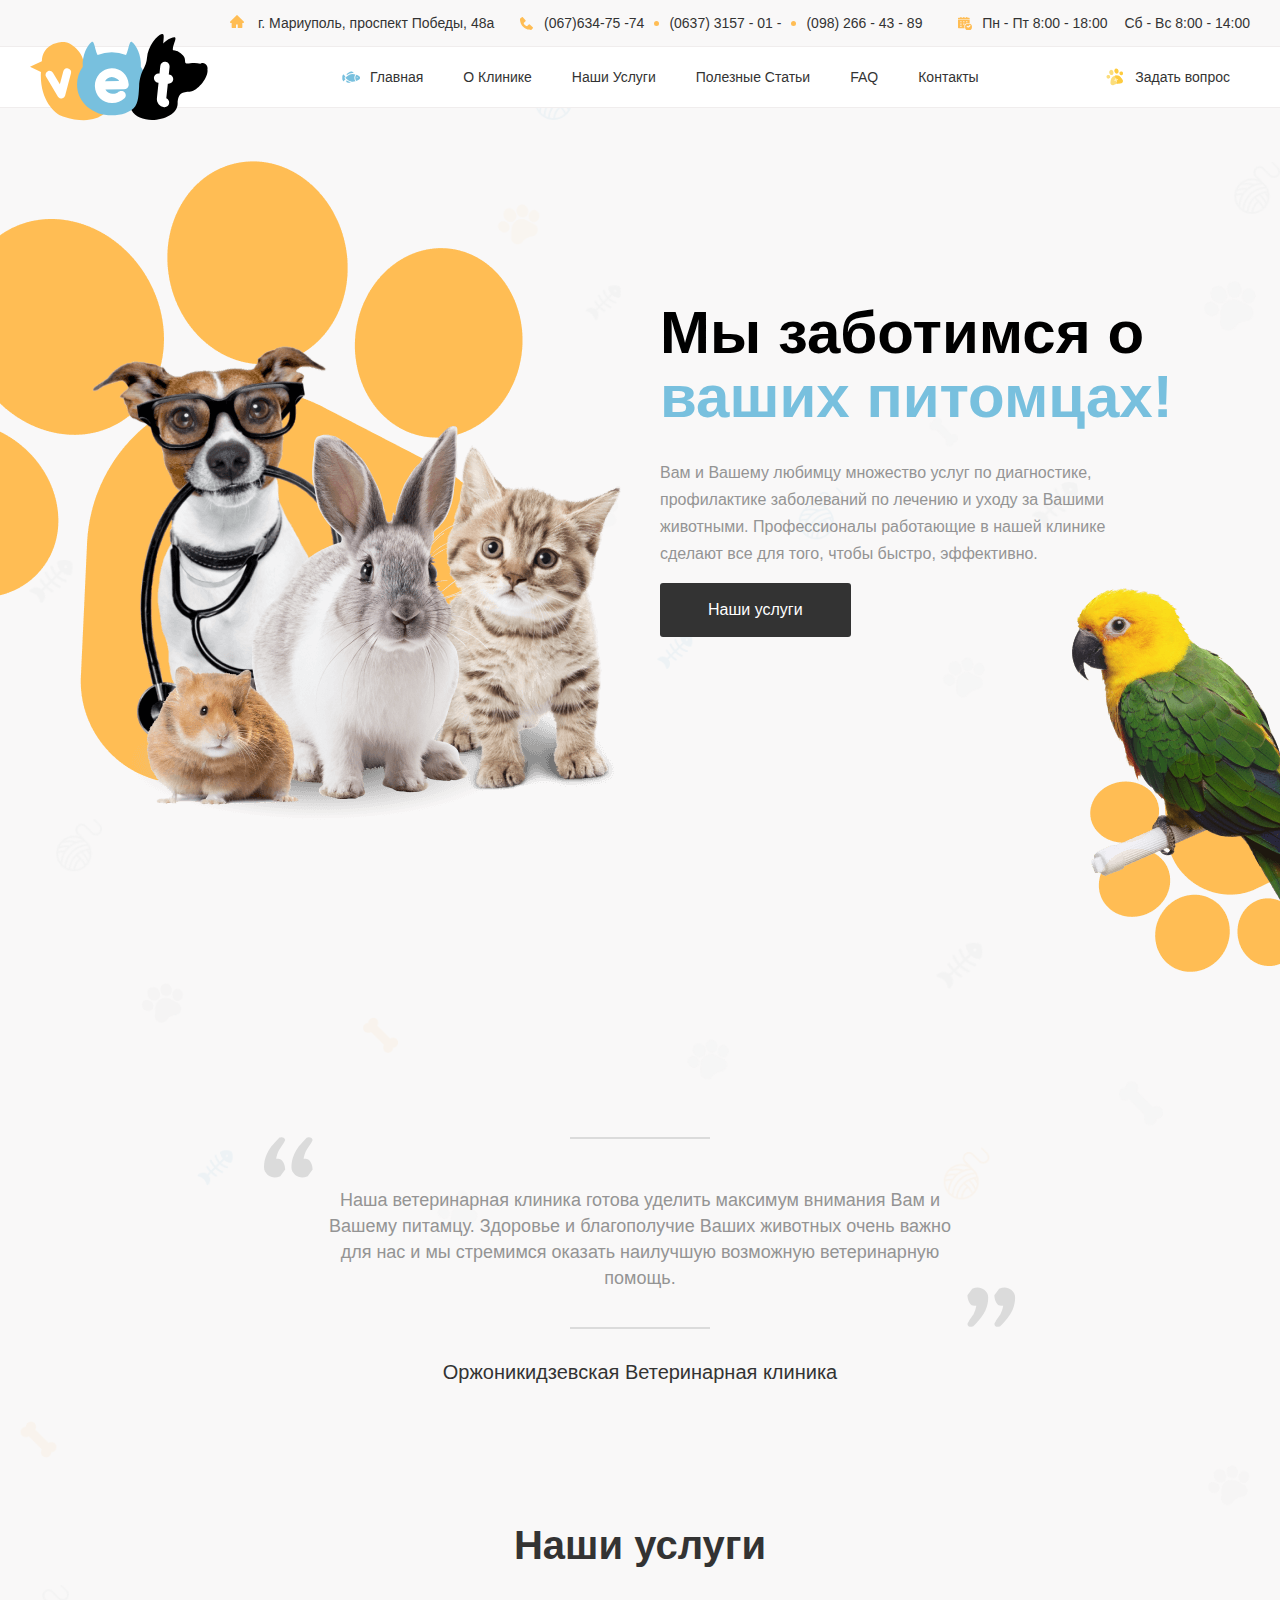
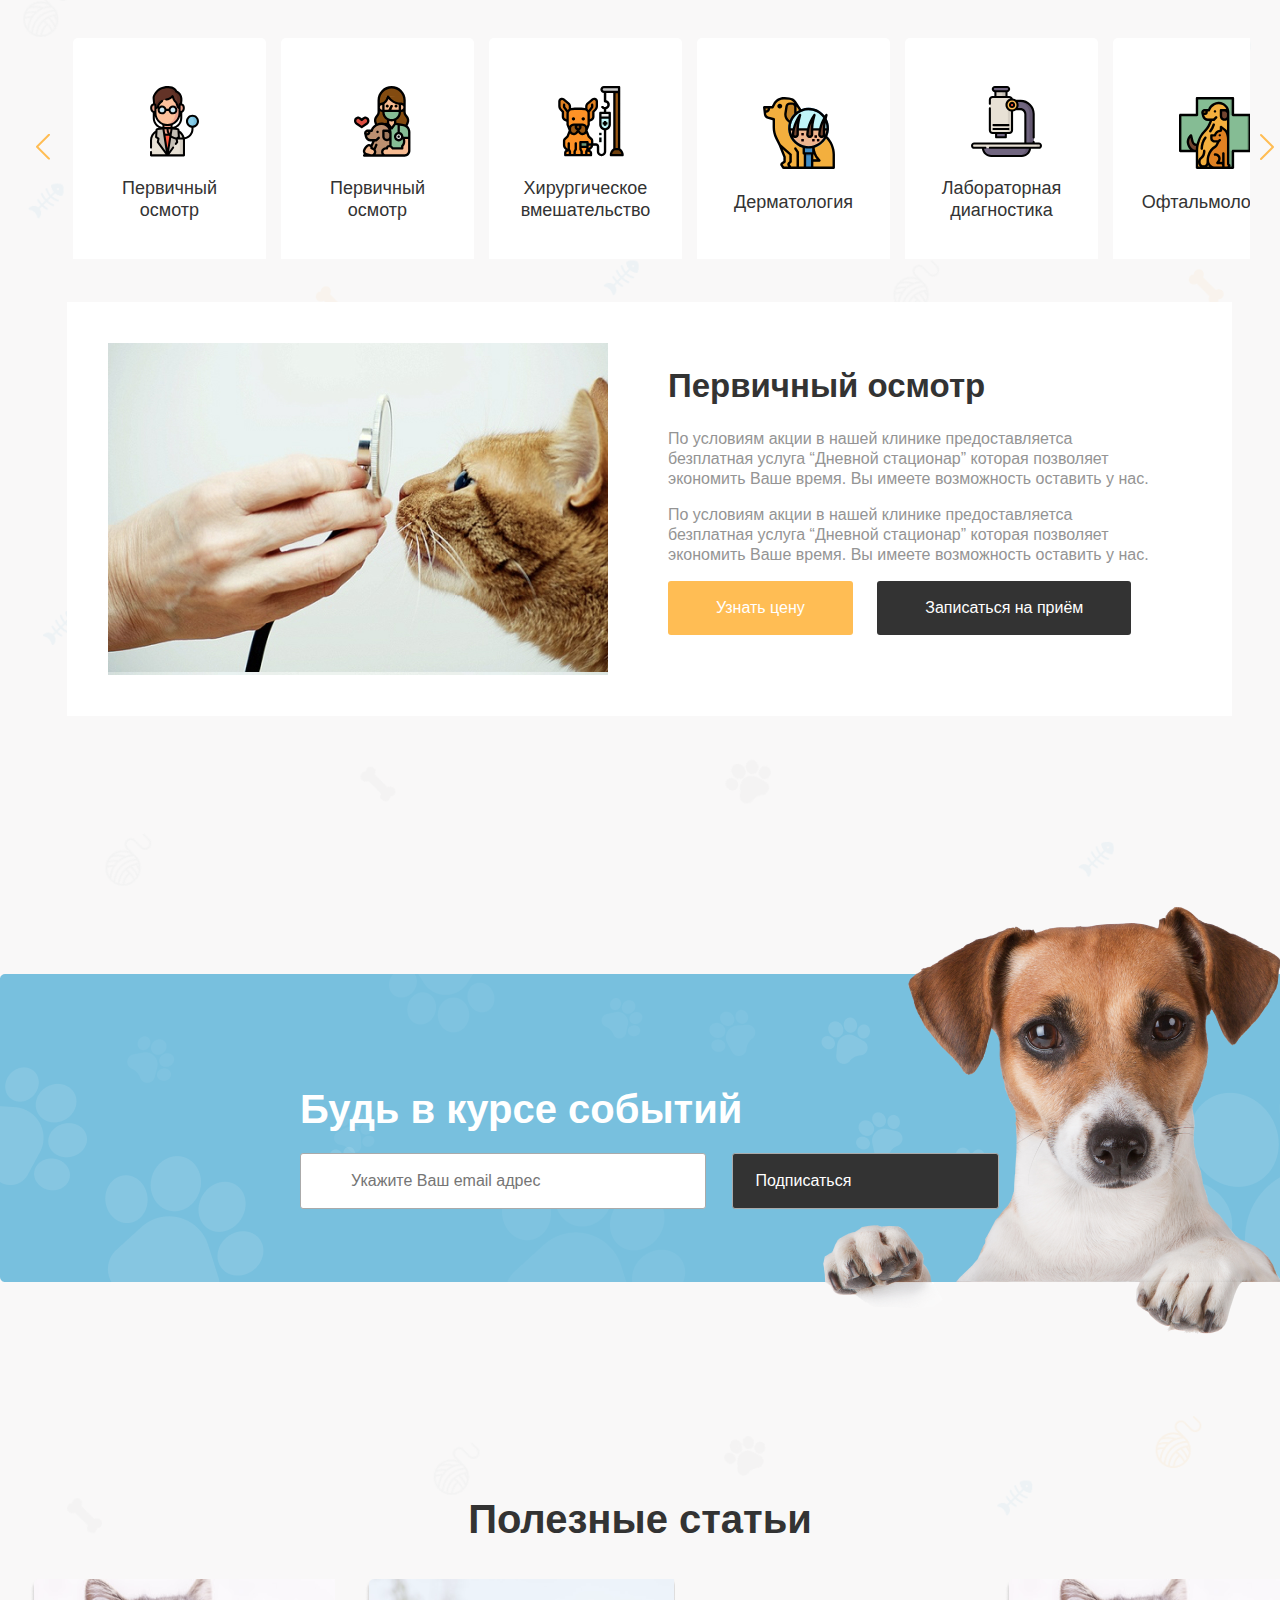
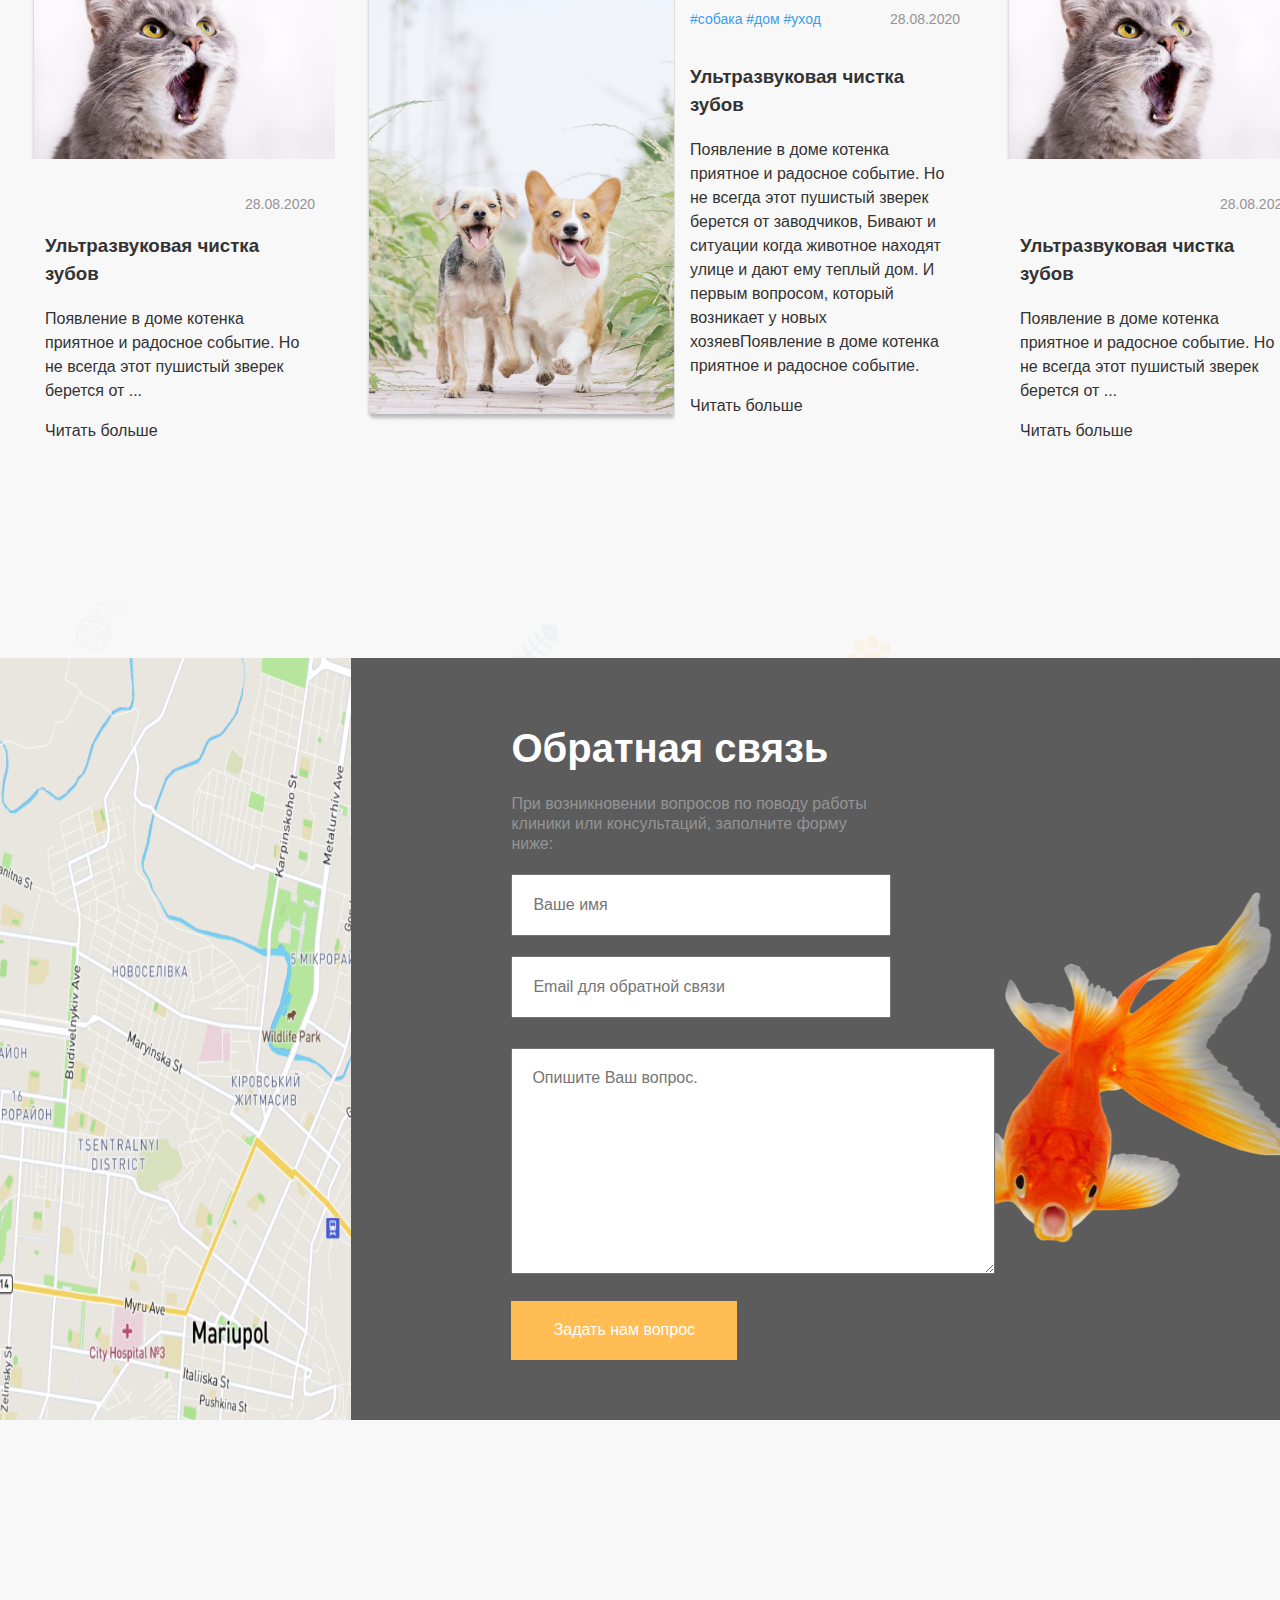
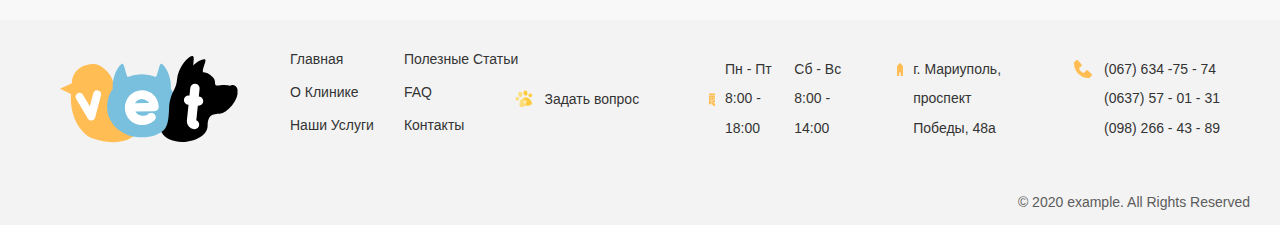
==== commit ac50565d: "Finalize project" ====
--- a/index.html
+++ b/index.html
@@ -4,9 +4,9 @@
   <meta charset="UTF-8">
   <meta name="viewport" content="width=device-width, initial-scale=1.0">
   <title>Vet clinic</title>
-  <!-- <link rel="stylesheet" href="css/normalize.css">
-  <link rel="stylesheet" href="css/styles.css"> -->
-  <link rel="stylesheet" href="css/styles-min.css">
+  <link rel="stylesheet" href="css/normalize.css">
+  <link rel="stylesheet" href="css/styles.css">
+  <!-- <link rel="stylesheet" href="css/styles-min.css"> -->
 </head>
 <body>
   <header>
@@ -21,7 +21,7 @@
               <a href="tel:+998901234567">(067)634-75 -74</a>
             </li>
             <li>
-              <a href="tel:+998901234567">(0637) 57 - 01 - 31</a>
+              <a href="tel:+998901234567">(0637) 3157 - 01 - </a>
             </li>
             <li>
               <a href="tel:+998901234567">(098) 266 - 43 - 89</a>
@@ -197,7 +197,7 @@
           <h2>Будь в курсе событий</h2>
           <form action="https://echo/htmlacademy.ru">
             <input pattern="^([a-z0-9_\.-]+)@([\da-z\.-]+)\.([a-z\.]{2,6})$" placeholder="Укажите Ваш email адрес " name="email" type="email" required>
-          <input class="btn" type="submit">
+          <input value="Подписаться" class="btn" type="submit">
           </form>
         </div>
       </div>
@@ -252,8 +252,8 @@
 
           <input type="text" placeholder="Ваше имя" id="name" name="country_code" pattern="[A-Za-z]{3}" title="Three letter name">
           <input pattern="^([a-z0-9_\.-]+)@([\da-z\.-]+)\.([a-z\.]{2,6})$" placeholder="Email для обратной связи" name="email" type="email" required>
-          <input type="text" placeholder="Опишите Ваш вопрос.">
-          <input class="btn bnt-light" type="submit">
+          <textarea class="map-textarea" placeholder="Опишите Ваш вопрос." name="text" id="text" cols="46" rows="10"></textarea>
+          <input value="Задать нам вопрос" class="btn bnt-light" type="submit">
         </form>
       </div>
     </section>
--- a/css/styles.css
+++ b/css/styles.css
@@ -109,7 +109,7 @@
 .header-top-wrapper {
   display: flex;
   align-items: center;
-  padding-left: 160px;
+  padding-left: 200px;
   font-weight: 500;
   font-size: 14px;
   line-height: 18px;
@@ -222,6 +222,11 @@
 .navlist a{
   color: #333;
   text-decoration: none;
+}
+
+.map-textarea {
+  margin-top: 30px;
+  padding: 20px;
 }
 
 .active-nav::before, .question::before {
@@ -787,6 +792,10 @@
   margin-top: 0;
 }
 
+.sign-in-form input:nth-last-of-type(2) {
+  padding-left: 50px;
+}
+
 .map-form input:last-of-type {
   display: inline-block;
   width: 226px;
